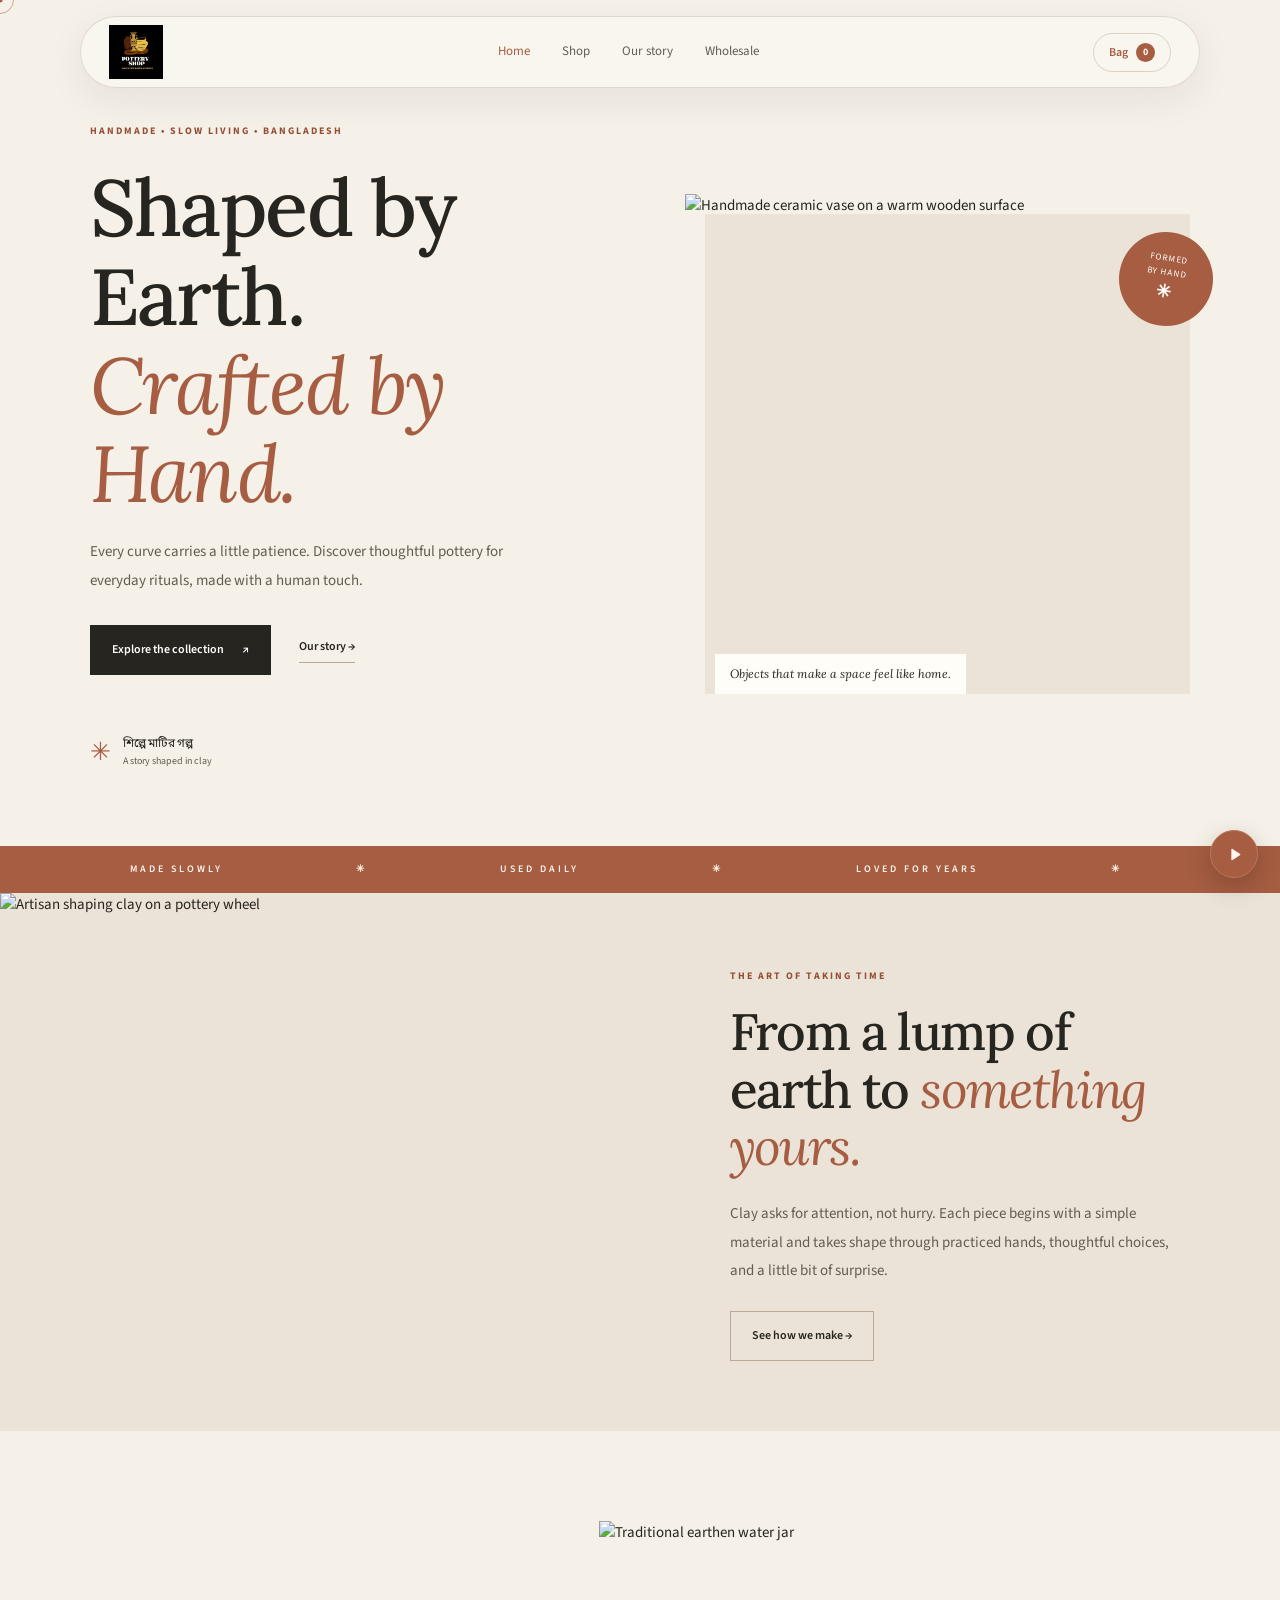
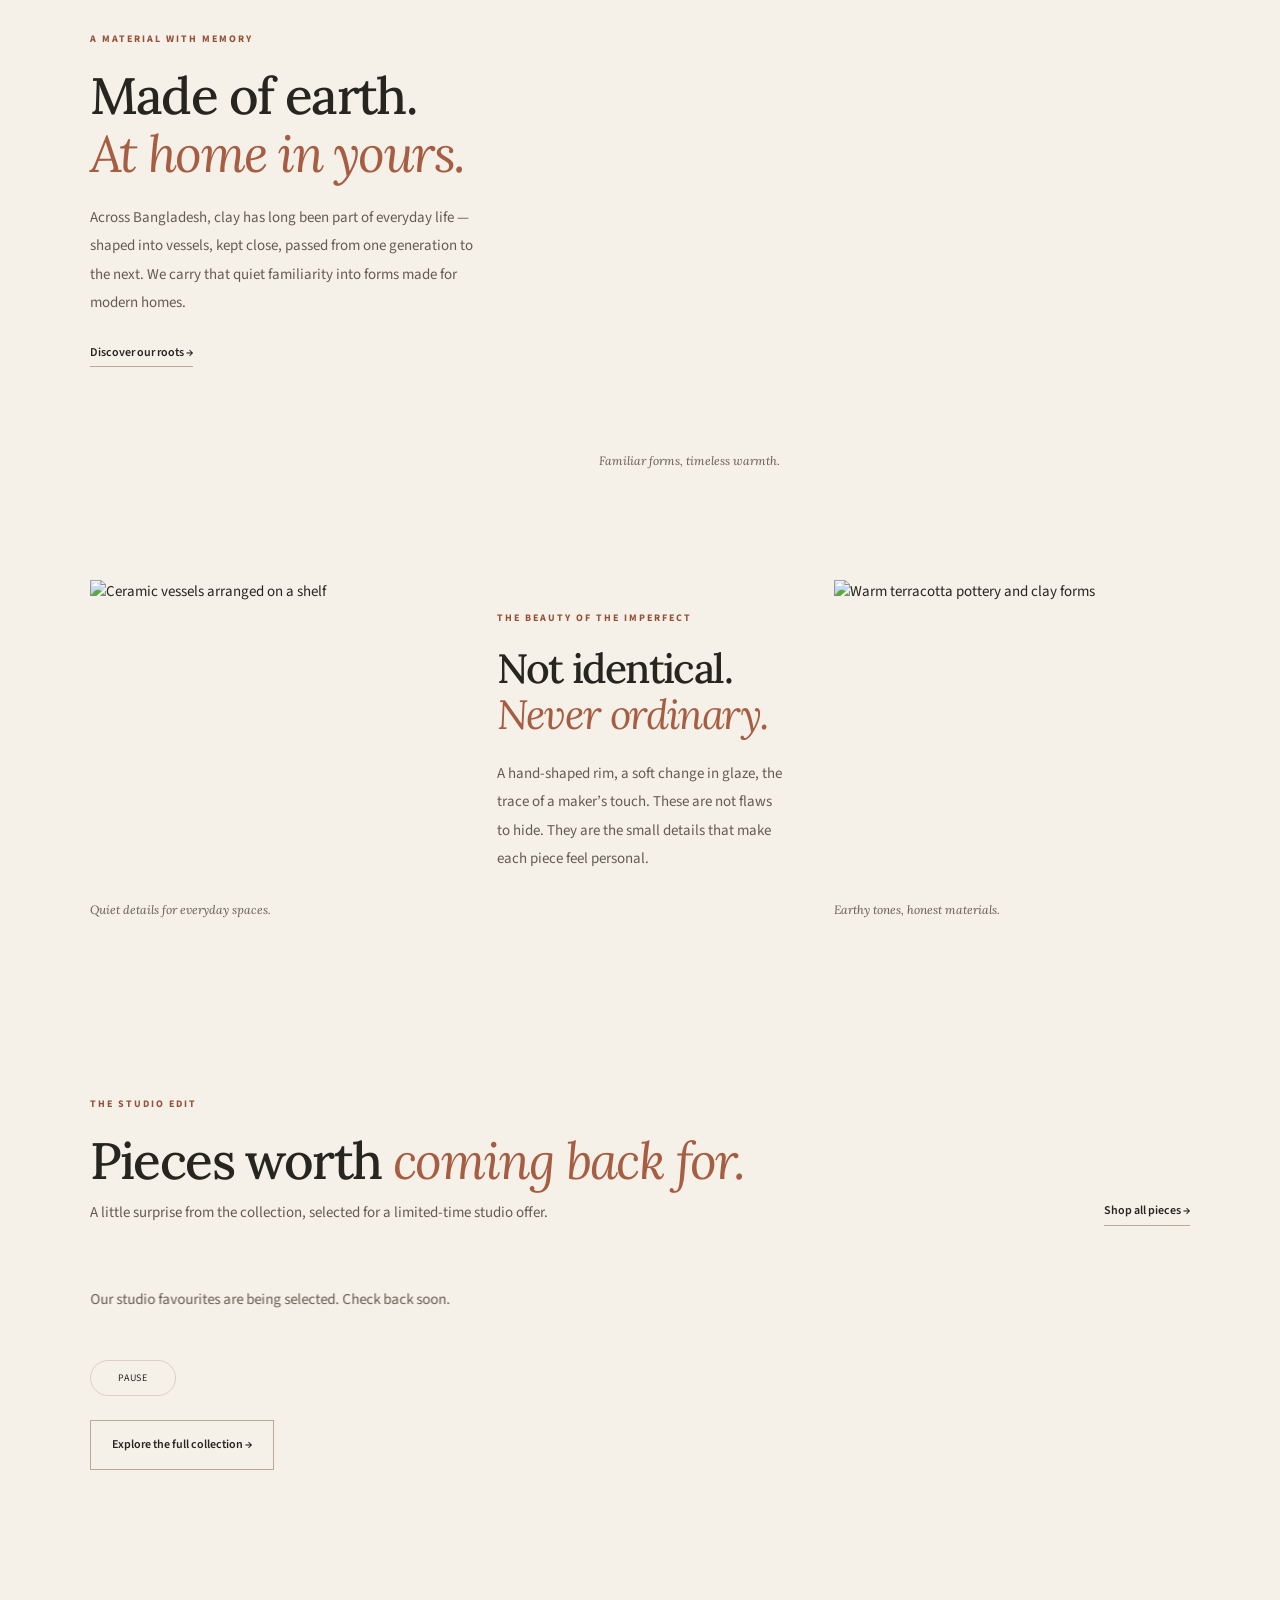
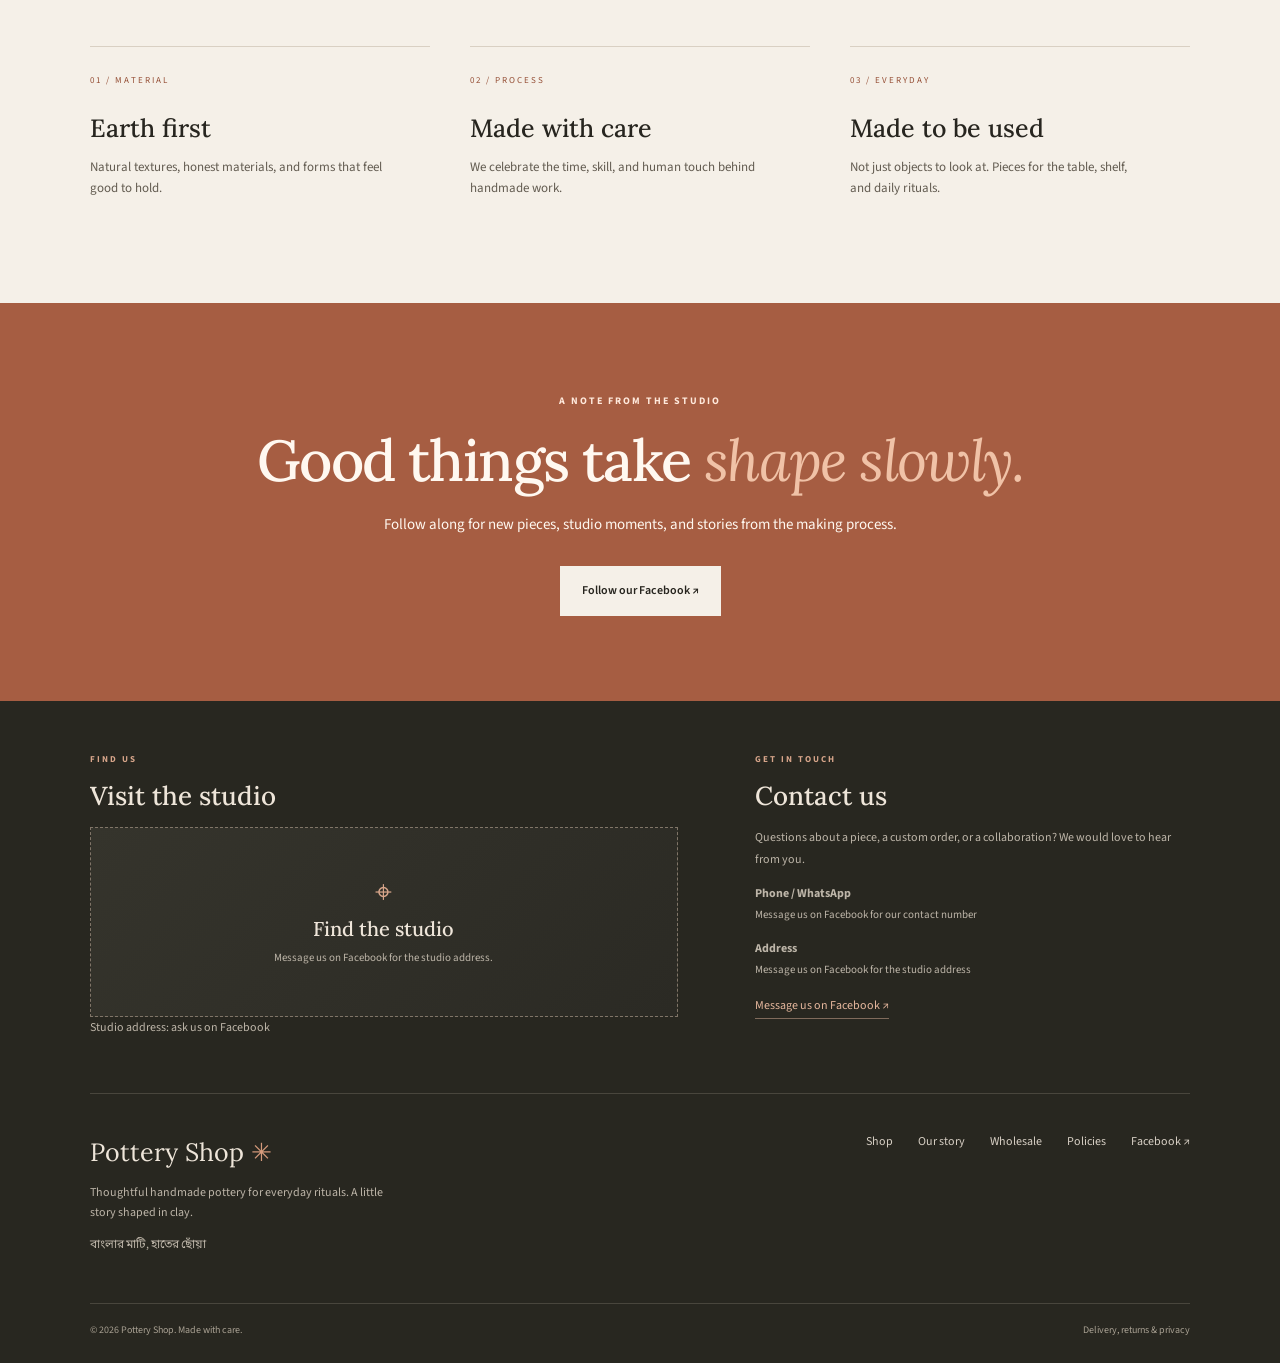
==== index.html @ 58e41980 "QA fixes and draft Policies page" ====
<!doctype html>
<html lang="en">
  <head>
    <meta charset="utf-8" />
    <meta name="viewport" content="width=device-width,initial-scale=1" />
    <meta name="theme-color" content="#f5f0e8" />
    <meta
      name="description"
      content="Thoughtful handmade pottery, shaped slowly in Bangladesh."
    />
    <title>Pottery Shop — Objects with a human touch</title>
    <link rel="preconnect" href="https://fonts.googleapis.com" />
    <link rel="preconnect" href="https://fonts.gstatic.com" crossorigin />
    <link
      href="https://fonts.googleapis.com/css2?family=Lora:wght@400;500;600;700&family=Source+Sans+3:wght@400;500;600;700&family=Noto+Sans+Bengali:wght@400;500;600;700&display=swap"
      rel="stylesheet"
    />
    <link rel="stylesheet" href="styles.css" />
  </head>
  <body data-page="home">
    <div id="slow-loader" class="slow-loader" aria-hidden="true">
      <div class="loader-wheel">
        <div class="loader-clay"></div>
        <div class="loader-vase"></div>
      </div>
      <p>Taking a little time to shape something lovely…</p>
    </div>
    <div id="site-header"></div>
    <main>
      <section class="hero">
        <div class="hero-copy">
          <span class="eyebrow">HANDMADE • SLOW LIVING • BANGLADESH</span>
          <h1>Shaped by Earth.<br /><em>Crafted by Hand.</em></h1>
          <p>
            Every curve carries a little patience. Discover thoughtful pottery
            for everyday rituals, made with a human touch.
          </p>
          <div class="hero-actions">
            <a class="btn btn-dark" href="shop.html"
              >Explore the collection <span>↗</span></a
            ><a class="text-link" href="story.html">Our story <span>→</span></a>
          </div>
          <div class="hero-note">
            <span class="note-mark">✳</span
            ><span
              >শিল্পে মাটির গল্প<br /><small
                >A story shaped in clay</small
              ></span
            >
          </div>
        </div>
        <div class="hero-art">
          <img
            class="hero-photo"
            src="https://images.unsplash.com/photo-1629206095688-90fe13572c1b?auto=format&fit=crop&w=1200&q=85"
            alt="Handmade ceramic vase on a warm wooden surface"
          />
          <div class="hero-stamp">FORMED<br />BY HAND<br /><b>✳</b></div>
          <span class="image-caption"
            >Objects that make a space feel like home.</span
          >
        </div>
      </section>
      <section class="ticker" aria-label="Made slowly, used daily, loved for years">
        <div class="ticker-track">
          <div class="ticker-group">
            MADE SLOWLY <span>✳</span> USED DAILY <span>✳</span> LOVED FOR YEARS <span>✳</span>
          </div>
          <div class="ticker-group" aria-hidden="true">
            MADE SLOWLY <span>✳</span> USED DAILY <span>✳</span> LOVED FOR YEARS <span>✳</span>
          </div>
        </div>
      </section>
      <section class="process-band">
        <div class="process-image">
          <img src="https://images.unsplash.com/photo-1632157071684-a1cf9c22fe98?auto=format&fit=crop&w=1100&q=85" alt="Artisan shaping clay on a pottery wheel" loading="lazy">
        </div>
        <div class="process-copy">
          <span class="eyebrow">THE ART OF TAKING TIME</span>
          <h2>From a lump of earth to <em>something yours.</em></h2>
          <p>Clay asks for attention, not hurry. Each piece begins with a simple material and takes shape through practiced hands, thoughtful choices, and a little bit of surprise.</p>
          <a class="btn btn-outline" href="story.html">See how we make →</a>
        </div>
      </section>
      <section class="editorial-story section">
        <div class="editorial-copy">
          <span class="eyebrow">A MATERIAL WITH MEMORY</span>
          <h2>Made of earth.<br><em>At home in yours.</em></h2>
          <p>Across Bangladesh, clay has long been part of everyday life — shaped into vessels, kept close, passed from one generation to the next. We carry that quiet familiarity into forms made for modern homes.</p>
          <a class="text-link" href="story.html">Discover our roots →</a>
        </div>
        <figure class="editorial-image editorial-image-tall">
          <img src="https://images.unsplash.com/photo-1665679872930-3945e26cc7f0?auto=format&fit=crop&w=1100&q=85" alt="Traditional earthen water jar" loading="lazy">
          <figcaption>Familiar forms, timeless warmth.</figcaption>
        </figure>
      </section>
      <section class="editorial-pair">
        <figure><img src="https://images.unsplash.com/photo-1759847365004-8c17665602a6?auto=format&fit=crop&w=1000&q=85" alt="Ceramic vessels arranged on a shelf" loading="lazy"><figcaption>Quiet details for everyday spaces.</figcaption></figure>
        <div class="editorial-pair-copy">
          <span class="eyebrow">THE BEAUTY OF THE IMPERFECT</span>
          <h2>Not identical.<br><em>Never ordinary.</em></h2>
          <p>A hand-shaped rim, a soft change in glaze, the trace of a maker’s touch. These are not flaws to hide. They are the small details that make each piece feel personal.</p>
        </div>
        <figure><img src="https://images.unsplash.com/photo-1487268113661-a75c49688467?auto=format&fit=crop&w=1000&q=85" alt="Warm terracotta pottery and clay forms" loading="lazy"><figcaption>Earthy tones, honest materials.</figcaption></figure>
      </section>

      <section class="section featured-shop">
        <div class="section-head">
          <div>
            <span class="eyebrow">THE STUDIO EDIT</span>
            <h2>Pieces worth <em>coming back for.</em></h2>
            <p class="featured-shop-intro">A little surprise from the collection, selected for a limited-time studio offer.</p>
          </div>
          <a class="text-link" href="shop.html">Shop all pieces →</a>
        </div>
        <div class="featured-carousel">
          <div class="featured-carousel-track" id="featured-carousel-track" role="region" aria-label="Featured pottery products"></div>
          <div class="featured-carousel-controls" id="featured-carousel-controls">
            <button type="button" data-carousel-toggle>Pause</button>
          </div>
        </div>
        <a class="btn btn-outline featured-shop-link" href="shop.html">Explore the full collection →</a>
      </section>

      <section class="section values">
        <div class="value-card">
          <span>01 / MATERIAL</span>
          <h3>Earth first</h3>
          <p>
            Natural textures, honest materials, and forms that feel good to
            hold.
          </p>
        </div>
        <div class="value-card">
          <span>02 / PROCESS</span>
          <h3>Made with care</h3>
          <p>
            We celebrate the time, skill, and human touch behind handmade work.
          </p>
        </div>
        <div class="value-card">
          <span>03 / EVERYDAY</span>
          <h3>Made to be used</h3>
          <p>
            Not just objects to look at. Pieces for the table, shelf, and daily
            rituals.
          </p>
        </div>
      </section>
      <section class="newsletter">
        <span class="eyebrow">A NOTE FROM THE STUDIO</span>
        <h2>Good things take <em>shape slowly.</em></h2>
        <p>
          Follow along for new pieces, studio moments, and stories from the
          making process.
        </p>
        <a
          class="btn btn-light"
          href="https://www.facebook.com/Potteryshop25"
          target="_blank"
          rel="noreferrer"
          >Follow our Facebook ↗</a
        >
      </section>
    </main>
    <div id="site-footer"></div>
    <div id="ui-root"></div>
    <script src="app.js" defer></script>
    <script src="site-enhancements.js" defer></script>
  </body>
</html>
---- styles.css ----
:root {
  --paper: #f5f0e8;
  --paper2: #ebe3d7;
  --ink: #27251f;
  --muted: #635c51;
  --clay: #a65d42;
  --clay2: #d7a58a;
  --line: #d9d0c3;
  --white: #fffdf8;
  --serif: "Lora", "Noto Sans Bengali", Georgia, serif;
  --sans: "Source Sans 3", "Noto Sans Bengali", "Segoe UI", Arial, sans-serif;
}
* {
  box-sizing: border-box;
}
html {
  scroll-behavior: smooth;
}
body {
  margin: 0;
  background: var(--paper);
  color: var(--ink);
  font-family: var(--sans);
  font-size: 15px;
  line-height: 1.65;
}
a {
  color: inherit;
  text-decoration: none;
}
button,
input,
textarea,
select {
  font: inherit;
}
button {
  cursor: pointer;
}
.site-header {
  height: 82px;
  padding: 0 clamp(22px, 6vw, 88px);
  display: flex;
  align-items: center;
  justify-content: space-between;
  border-bottom: 1px solid #ddd4c8;
  background: rgba(245, 240, 232, 0.94);
  position: sticky;
  top: 0;
  z-index: 20;
  backdrop-filter: blur(14px);
}
.brand {
  display: flex;
  align-items: center;
  gap: 11px;
  font-family: var(--serif);
  font-size: 22px;
  font-weight: 600;
  letter-spacing: -0.5px;
}
.nav {
  display: flex;
  align-items: center;
  gap: 32px;
  font-size: 13px;
}
.nav a {
  color: #625d54;
  transition: color 0.2s;
}
.nav a:hover,
.nav a.active {
  color: var(--clay);
}
.header-actions {
  display: flex;
  align-items: center;
  gap: 18px;
}
.cart-button {
  border: 1px solid var(--line);
  background: transparent;
  border-radius: 99px;
  padding: 9px 15px;
  font-size: 12px;
}
.cart-count {
  display: inline-grid;
  place-items: center;
  background: var(--clay);
  color: white;
  width: 19px;
  height: 19px;
  border-radius: 50%;
  margin-left: 6px;
  font-size: 10px;
}
.menu-toggle {
  display: none;
  border: 0;
  background: none;
  font-size: 24px;
}
.hero {
  padding: 58px clamp(22px, 7vw, 104px) 76px;
  display: grid;
  grid-template-columns: 1fr 1fr;
  gap: 7vw;
  align-items: center;
  min-height: 620px;
}
.eyebrow {
  font-size: 10px;
  letter-spacing: 2px;
  font-weight: 700;
  color: #954f36;
}
h1,
h2,
h3,
p {
  margin-top: 0;
}
h1,
h2 {
  font-family: var(--serif);
  font-weight: 500;
  letter-spacing: -1.6px;
  line-height: 1.12;
}
h1 {
  font-size: clamp(48px, 6.2vw, 82px);
  margin: 20px 0;
}
h2 {
  font-size: clamp(34px, 4vw, 54px);
  margin: 16px 0;
}
h1 em,
h2 em,
blockquote em {
  font-weight: 400;
  color: var(--clay);
}
.hero-copy > p,
.page-hero > p {
  max-width: 470px;
  color: var(--muted);
  font-size: 15px;
  line-height: 1.9;
}
.hero-actions {
  display: flex;
  align-items: center;
  gap: 28px;
  margin-top: 30px;
}
.btn {
  display: inline-flex;
  justify-content: center;
  align-items: center;
  gap: 18px;
  border: 1px solid transparent;
  padding: 14px 21px;
  font-size: 12px;
  font-weight: 600;
  transition:
    transform 0.25s,
    background 0.25s,
    border 0.25s;
}
.btn:hover {
  transform: translateY(-3px);
}
.btn-dark {
  background: var(--ink);
  color: white;
}
.btn-dark:hover {
  background: var(--clay);
}
.btn-outline {
  border-color: #b9aa98;
  color: var(--ink);
  background: transparent;
}
.btn-light {
  background: var(--paper);
  color: var(--ink);
}
.text-link {
  font-size: 12px;
  font-weight: 600;
  border-bottom: 1px solid #b9aa98;
  padding-bottom: 5px;
}
.hero-note {
  display: flex;
  align-items: center;
  gap: 12px;
  margin-top: 60px;
  font-size: 12px;
  line-height: 1.4;
}
.hero-note small {
  color: var(--muted);
}
.note-mark {
  font-size: 25px;
  color: var(--clay);
}
.hero-art {
  height: 500px;
  position: relative;
  padding: 0 20px 20px 0;
}
.hero-art:before {
  content: "";
  position: absolute;
  inset: 20px 0 0 20px;
  background: var(--paper2);
}
.hero-photo {
  position: relative;
  width: 100%;
  height: 100%;
  object-fit: cover;
  object-position: center;
}
.hero-stamp {
  position: absolute;
  right: -23px;
  top: 38px;
  background: var(--clay);
  color: white;
  width: 94px;
  height: 94px;
  border-radius: 50%;
  display: grid;
  place-content: center;
  text-align: center;
  font-size: 9px;
  line-height: 1.5;
  letter-spacing: 1px;
  transform: rotate(10deg);
}
.hero-stamp b {
  font-size: 18px;
}
.image-caption {
  position: absolute;
  bottom: 0;
  left: 30px;
  background: var(--white);
  padding: 10px 15px;
  font-family: var(--serif);
  font-style: italic;
  font-size: 12px;
}
.ticker {
  overflow: hidden;
  background: var(--clay);
  color: #fff4e9;
  padding: 15px 0;
  white-space: nowrap;
  font-size: 10px;
  letter-spacing: 3px;
  font-weight: 600;
}
.ticker-track {
  display: flex;
  width: max-content;
  animation: marquee 30s linear infinite;
  will-change: transform;
}
.ticker-group {
  display: flex;
  flex: 0 0 auto;
  align-items: center;
  white-space: nowrap;
}
.ticker span {
  padding: 0 28px;
  color: #fff4e9;
}
@keyframes marquee {
  from { transform: translateX(0); }
  to { transform: translateX(-50%); }
}
.section {
  padding: 90px clamp(22px, 7vw, 104px);
}
.section-head {
  display: flex;
  justify-content: space-between;
  align-items: end;
  margin-bottom: 32px;
}
.section-head h2 {
  margin-bottom: 0;
}
.product-grid {
  display: grid;
  grid-template-columns: repeat(4, minmax(0, 1fr));
  gap: 28px 18px;
}
.product-card {
  min-width: 0;
}
.product-image {
  aspect-ratio: 4/5;
  background: var(--paper2);
  overflow: hidden;
  position: relative;
}
.product-image img {
  width: 100%;
  height: 100%;
  object-fit: cover;
  transition: transform 0.7s cubic-bezier(0.2, 0.7, 0.2, 1);
}
.product-card:hover .product-image img {
  transform: scale(1.045);
}
.product-tag {
  position: absolute;
  top: 12px;
  left: 12px;
  background: var(--paper);
  padding: 6px 9px;
  font-size: 9px;
  letter-spacing: 1px;
  text-transform: uppercase;
}
.product-info {
  display: flex;
  justify-content: space-between;
  gap: 10px;
  padding-top: 13px;
}
.product-info h3 {
  font-family: var(--serif);
  font-size: 18px;
  font-weight: 500;
  margin: 0;
}
.product-info p {
  font-size: 11px;
  color: var(--muted);
  margin: 5px 0;
}
.product-cta {
  border: 0;
  background: none;
  padding: 0;
  margin-top: 9px;
  color: var(--clay);
  font-size: 11px;
  font-weight: 700;
}
.process-band {
  display: grid;
  grid-template-columns: 1fr 1fr;
  background: var(--paper2);
  min-height: 470px;
}
.process-image img {
  width: 100%;
  height: 100%;
  object-fit: cover;
  max-height: 560px;
}
.process-copy {
  padding: 70px clamp(30px, 7vw, 100px);
  align-self: center;
}
.process-copy p {
  color: var(--muted);
  line-height: 1.9;
  max-width: 440px;
  margin: 25px 0;
}
.values {
  display: grid;
  grid-template-columns: repeat(3, 1fr);
  gap: 40px;
}
.value-card {
  border-top: 1px solid var(--line);
  padding-top: 20px;
}
.value-card span {
  font-size: 9px;
  letter-spacing: 2px;
  color: #954f36;
}
.value-card h3 {
  font-family: var(--serif);
  font-size: 25px;
  font-weight: 500;
  margin: 16px 0 8px;
}
.value-card p {
  font-size: 13px;
  color: var(--muted);
  max-width: 300px;
}
.newsletter {
  background: var(--clay);
  color: #fff8f0;
  text-align: center;
  padding: 85px 20px;
}
.newsletter .eyebrow {
  color: #ffe9dc;
}
.newsletter h2 {
  font-size: clamp(35px, 4.5vw, 58px);
}
.newsletter h2 em {
  color: #f0c2a7;
}
.newsletter p {
  color: #fff8f0;
  margin: 20px auto 28px;
}
.site-footer {
  padding: 45px clamp(22px, 7vw, 104px) 25px;
  background: #282720;
  color: #eee5d9;
}
.footer-top {
  display: flex;
  justify-content: space-between;
  gap: 40px;
  padding-bottom: 36px;
}
.footer-brand {
  font-family: var(--serif);
  font-size: 25px;
}
.footer-top p {
  color: #bdb5a8;
  font-size: 12px;
  max-width: 300px;
  margin-top: 10px;
}
.footer-links {
  display: flex;
  gap: 25px;
  font-size: 12px;
  color: #d7cfc4;
}
.footer-bottom {
  border-top: 1px solid #49463d;
  padding-top: 18px;
  display: flex;
  justify-content: space-between;
  color: #a8a092;
  font-size: 10px;
}
.page-hero {
  padding: 95px clamp(22px, 7vw, 104px) 55px;
  background: var(--paper2);
}
.page-hero h1 {
  font-size: clamp(44px, 6vw, 72px);
  max-width: 800px;
  margin: 17px 0;
}
.page-hero > p {
  max-width: 600px;
}
.shop-section {
  padding-top: 45px;
}
.shop-toolbar {
  display: flex;
  justify-content: space-between;
  gap: 20px;
  align-items: center;
  margin-bottom: 32px;
}
.search-box {
  display: flex;
  gap: 9px;
  align-items: center;
  border-bottom: 1px solid var(--line);
  padding: 8px 0;
  max-width: 260px;
  width: 100%;
  color: var(--clay);
}
.search-box input {
  background: transparent;
  border: 0;
  outline: 0;
  width: 100%;
  font-size: 12px;
}
.filters {
  display: flex;
  gap: 8px;
  flex-wrap: wrap;
}
.filter {
  border: 1px solid var(--line);
  background: transparent;
  padding: 8px 14px;
  border-radius: 99px;
  font-size: 10px;
  color: var(--muted);
}
.filter.active,
.filter:hover {
  background: var(--ink);
  border-color: var(--ink);
  color: white;
}
.shop-footnote,
.form-note {
  font-size: 11px;
  color: var(--muted);
  margin-top: 30px;
}
.story-feature {
  display: grid;
  grid-template-columns: 1.1fr 0.9fr;
  gap: 8vw;
  align-items: center;
  padding: 80px clamp(22px, 7vw, 104px);
}
.story-feature img {
  width: 100%;
  height: 480px;
  object-fit: cover;
}
.story-feature p {
  color: var(--muted);
  line-height: 1.9;
}
.story-quote {
  text-align: center;
  background: var(--paper2);
  padding-top: 65px;
  padding-bottom: 75px;
}
.story-quote > span {
  font-family: var(--serif);
  font-size: 70px;
  color: var(--clay);
  line-height: 0.8;
}
.story-quote blockquote {
  font-family: var(--serif);
  font-size: clamp(26px, 4vw, 44px);
  margin: 0;
}
.story-quote em {
  font-size: 0.65em;
}
.studio-film {
  padding: 80px clamp(22px, 7vw, 104px);
  display: grid;
  grid-template-columns: 0.8fr 1.2fr;
  gap: 7vw;
  align-items: center;
}
.studio-film p {
  color: var(--muted);
  line-height: 1.8;
}
.video-placeholder {
  aspect-ratio: 16/9;
  background: linear-gradient(130deg, #473b30, #a36a4c);
  color: white;
  display: flex;
  flex-direction: column;
  align-items: center;
  justify-content: center;
  gap: 10px;
}
.play-icon {
  width: 55px;
  height: 55px;
  border: 1px solid #fff9;
  border-radius: 50%;
  display: grid;
  place-items: center;
  padding-left: 4px;
}
.video-placeholder span {
  font-size: 10px;
  letter-spacing: 2px;
}
.video-placeholder small {
  font-size: 10px;
  color: #eee0d5;
}
.wholesale-layout,
.checkout-layout {
  display: grid;
  grid-template-columns: 0.8fr 1.2fr;
  gap: 8vw;
  align-items: start;
}
.wholesale-aside p {
  color: var(--muted);
  line-height: 1.9;
}
.aside-note {
  border-left: 2px solid var(--clay);
  padding: 12px 18px;
  margin-top: 35px;
  font-size: 12px;
  color: var(--muted);
  background: #eee7dc;
}
.form-card {
  background: var(--white);
  padding: 35px;
  box-shadow: 0 14px 50px #51432a0b;
}
.form-card h2 {
  font-size: 30px;
}
.form-card label {
  display: flex;
  flex-direction: column;
  gap: 7px;
  font-size: 11px;
  font-weight: 600;
  margin-bottom: 17px;
}
.form-card input,
.form-card textarea,
.form-card select {
  border: 1px solid var(--line);
  background: #fffefa;
  padding: 12px 13px;
  outline: 0;
  font-size: 12px;
  width: 100%;
  border-radius: 0;
}
.form-card input:focus,
.form-card textarea:focus,
.form-card select:focus {
  border-color: var(--clay);
}
.form-row {
  display: grid;
  grid-template-columns: 1fr 1fr;
  gap: 14px;
}
.feedback {
  font-size: 12px;
  color: #37694a;
  margin-top: 12px;
}
.admin-section {
  padding-top: 35px;
}
.demo-warning {
  padding: 18px 22px;
  background: #f0e4d5;
  border-left: 3px solid var(--clay);
  margin-bottom: 30px;
  font-size: 12px;
}
.demo-warning p {
  margin: 5px 0 0;
  color: var(--muted);
}
.admin-tabs {
  display: flex;
  gap: 10px;
  border-bottom: 1px solid var(--line);
  margin-bottom: 25px;
}
.admin-tab {
  background: none;
  border: 0;
  padding: 12px 15px;
  color: var(--muted);
  font-size: 12px;
}
.admin-tab.active {
  border-bottom: 2px solid var(--clay);
  color: var(--ink);
}
.admin-list {
  display: grid;
  gap: 12px;
}
.admin-row {
  display: grid;
  grid-template-columns: 68px 1fr auto;
  align-items: center;
  gap: 15px;
  background: var(--white);
  padding: 12px;
}
.admin-row img {
  width: 68px;
  height: 68px;
  object-fit: cover;
}
.admin-row strong {
  font-family: var(--serif);
  font-size: 16px;
}
.admin-row small {
  display: block;
  color: var(--muted);
  font-size: 10px;
}
.admin-row button,
.small-btn {
  border: 1px solid var(--line);
  background: transparent;
  padding: 8px 11px;
  font-size: 10px;
}
.admin-edit {
  background: var(--white);
  padding: 25px;
  margin: 20px 0;
}
.admin-edit .form-row {
  grid-template-columns: repeat(2, 1fr);
}
.check-line {
  display: flex !important;
  flex-direction: row !important;
  align-items: center;
  gap: 10px !important;
}
.check-line input {
  width: auto;
}
.checkout-layout {
  grid-template-columns: 1fr 1fr;
}
.checkout-items {
  display: grid;
  gap: 12px;
}
.checkout-line {
  display: flex;
  gap: 14px;
  align-items: center;
  border-bottom: 1px solid var(--line);
  padding-bottom: 14px;
}
.checkout-line img {
  width: 75px;
  height: 85px;
  object-fit: cover;
}
.checkout-line div {
  flex: 1;
}
.checkout-line strong {
  font-family: var(--serif);
}
.checkout-line small {
  display: block;
  color: var(--muted);
}
.payment-note {
  background: var(--paper2);
  padding: 15px;
  margin: 18px 0;
  font-size: 11px;
}
.payment-note p {
  margin: 5px 0;
  color: var(--muted);
}
.empty-state {
  padding: 50px 20px;
  text-align: center;
  color: var(--muted);
  background: var(--paper2);
}
.slow-loader {
  position: fixed;
  inset: 0;
  background: var(--paper);
  z-index: 100;
  display: none;
  align-items: center;
  justify-content: center;
  flex-direction: column;
  gap: 22px;
}
.slow-loader.show {
  display: flex;
}
.slow-loader p {
  font-family: var(--serif);
  font-style: italic;
  color: var(--muted);
  font-size: 14px;
}
.loader-wheel {
  width: 190px;
  height: 95px;
  position: relative;
  border-bottom: 4px solid #9c6d53;
  border-radius: 0 0 50% 50%;
  animation: wheelspin 2.8s linear infinite;
}
.loader-wheel:after {
  content: "";
  position: absolute;
  bottom: -9px;
  left: 0;
  width: 100%;
  height: 15px;
  border: 2px solid #9c6d53;
  border-top: 0;
  border-radius: 0 0 50% 50%;
}
.loader-clay {
  position: absolute;
  bottom: 0;
  left: 50%;
  transform: translateX(-50%);
  width: 65px;
  height: 26px;
  background: #b96e4d;
  border-radius: 50% 50% 18% 18%;
}
.loader-vase {
  position: absolute;
  bottom: 19px;
  left: 50%;
  transform: translateX(-50%);
  width: 65px;
  height: 0;
  background: linear-gradient(90deg, #9c5339, #d38c67, #a95f43);
  border-radius: 45% 45% 38% 38%;
  animation: formvase 2.8s ease-in-out infinite;
}
.loader-vase:before {
  content: "";
  position: absolute;
  top: -5px;
  left: 22px;
  width: 21px;
  height: 7px;
  border: 3px solid #a95f43;
  border-bottom: 0;
  border-radius: 50% 50% 0 0;
}
@keyframes wheelspin {
  to {
    transform: rotate(360deg);
  }
}
@keyframes formvase {
  0%,
  100% {
    height: 0;
    width: 40px;
  }
  45% {
    height: 72px;
    width: 65px;
  }
  70% {
    height: 90px;
    width: 58px;
  }
}
.cart-overlay {
  position: fixed;
  inset: 0;
  background: #19181388;
  z-index: 50;
  display: none;
  justify-content: flex-end;
}
.cart-overlay.open {
  display: flex;
}
.cart-panel {
  width: min(440px, 100%);
  height: 100%;
  background: var(--paper);
  padding: 28px;
  overflow: auto;
  animation: slidein 0.25s ease;
}
.cart-head {
  display: flex;
  justify-content: space-between;
  align-items: center;
  border-bottom: 1px solid var(--line);
  padding-bottom: 15px;
}
.cart-head h2 {
  font-size: 27px;
  margin: 0;
}
.close-cart {
  border: 0;
  background: none;
  font-size: 24px;
}
.cart-items {
  padding: 18px 0;
}
.cart-item {
  display: grid;
  grid-template-columns: 70px 1fr auto;
  gap: 12px;
  padding: 12px 0;
  border-bottom: 1px solid var(--line);
}
.cart-item img {
  width: 70px;
  height: 78px;
  object-fit: cover;
}
.cart-item strong {
  font-family: var(--serif);
}
.cart-item small {
  display: block;
  color: var(--muted);
}
.qty-controls {
  display: flex;
  align-items: center;
  gap: 9px;
  margin-top: 8px;
}
.qty-controls button {
  border: 1px solid var(--line);
  background: transparent;
  width: 24px;
  height: 24px;
}
.cart-total {
  display: flex;
  justify-content: space-between;
  border-top: 1px solid var(--line);
  padding: 18px 0;
  font-weight: 700;
}
.cursor-dot,
.cursor-ring {
  position: fixed;
  top: 0;
  left: 0;
  pointer-events: none;
  z-index: 90;
  border-radius: 50%;
  opacity: 0;
  transform: translate(-50%, -50%);
}
.cursor-dot {
  width: 5px;
  height: 5px;
  background: var(--clay);
}
.cursor-ring {
  width: 28px;
  height: 28px;
  border: 1px solid #a65d4280;
  transition:
    width 0.2s,
    height 0.2s;
}
.cursor-ring.hover {
  width: 42px;
  height: 42px;
  background: #a65d4210;
}
@keyframes slidein {
  from {
    transform: translateX(30px);
    opacity: 0;
  }
  to {
    transform: none;
    opacity: 1;
  }
}
@media (hover: hover) and (pointer: fine) {
  body.custom-cursor {
    cursor: none;
  }
  body.custom-cursor a,
  body.custom-cursor button {
    cursor: none;
  }
  .cursor-dot,
  .cursor-ring {
    opacity: 1;
  }
}
@media (max-width: 900px) {
  .nav {
    gap: 16px;
  }
  .hero {
    min-height: auto;
    padding-top: 55px;
  }
  .hero-art {
    height: 420px;
  }
  .product-grid {
    grid-template-columns: repeat(2, minmax(0, 1fr));
  }
  .story-feature {
    gap: 35px;
  }
  .section {
    padding-top: 70px;
    padding-bottom: 70px;
  }
}
@media (max-width: 650px) {
  .site-header {
    height: 70px;
  }
  .menu-toggle {
    display: block;
  }
  .nav {
    display: none;
    position: absolute;
    top: 70px;
    left: 0;
    right: 0;
    background: var(--paper);
    padding: 20px 25px 25px;
    flex-direction: column;
    align-items: flex-start;
    border-bottom: 1px solid var(--line);
  }
  .nav.open {
    display: flex;
  }
  .header-actions {
    gap: 10px;
  }
  .brand {
    font-size: 19px;
  }
  .hero {
    grid-template-columns: 1fr;
    padding-top: 45px;
    gap: 38px;
  }
  .hero-art {
    height: 360px;
    margin-right: 8px;
  }
  .hero-note {
    margin-top: 35px;
  }
  .hero-actions {
    gap: 18px;
    flex-wrap: wrap;
  }
  .intro-grid,
  .process-band,
  .story-feature,
  .studio-film,
  .wholesale-layout,
  .checkout-layout {
    grid-template-columns: 1fr;
  }
  .intro-grid {
    gap: 10px;
  }
  .section-head {
    align-items: start;
    gap: 15px;
    flex-direction: column;
  }
  .product-grid {
    gap: 22px 12px;
  }
  .product-info {
    display: block;
  }
  .process-image img {
    height: 300px;
  }
  .values {
    grid-template-columns: 1fr;
    gap: 25px;
  }
  .page-hero {
    padding-top: 70px;
  }
  .shop-toolbar {
    align-items: stretch;
    flex-direction: column;
  }
  .filters {
    gap: 6px;
  }
  .story-feature img {
    height: 330px;
  }
  .story-feature {
    padding-top: 55px;
    padding-bottom: 55px;
  }
  .form-card {
    padding: 22px;
  }
  .form-row {
    grid-template-columns: 1fr;
    gap: 0;
  }
  .footer-top,
  .footer-bottom {
    flex-direction: column;
    gap: 20px;
  }
  .footer-links {
    flex-wrap: wrap;
  }
  .admin-row {
    grid-template-columns: 56px 1fr auto;
  }
  .admin-row img {
    width: 56px;
    height: 60px;
  }
  .admin-edit .form-row {
    grid-template-columns: 1fr;
  }
  .cart-panel {
    padding: 20px;
  }
  .hero-stamp {
    right: -10px;
    width: 78px;
    height: 78px;
  }
  .image-caption {
    left: 10px;
  }
  .cursor-dot,
  .cursor-ring {
    display: none;
  }
}
@media (prefers-reduced-motion: reduce) {
  *,
  *:before,
  *:after {
    scroll-behavior: auto !important;
    animation-duration: 0.01ms !important;
    animation-iteration-count: 1 !important;
    transition-duration: 0.01ms !important;
  }
}


/* Shared logo and studio media */
.site-header .brand { gap: 0; }
.site-logo { display:block; width:auto; height:auto; max-width:170px; max-height:54px; object-fit:contain; }
.studio-video { display:block; width:100%; aspect-ratio:16/9; object-fit:cover; background:#2e2923; }
@media (max-width:650px) { .site-logo { max-width:142px; max-height:46px; } }


/* Product price label */
.product-price-tag {
  position: absolute;
  top: 12px;
  right: 12px;
  z-index: 1;
  padding: 7px 10px;
  background: var(--ink);
  color: var(--white);
  font-size: 11px;
  font-weight: 700;
  letter-spacing: .2px;
  line-height: 1.2;
  white-space: nowrap;
}


/* UX refinements */
.toast{position:fixed;left:50%;bottom:26px;z-index:120;transform:translate(-50%,14px);opacity:0;pointer-events:none;background:#282720;color:#fff8f0;padding:12px 18px;font-size:12px;box-shadow:0 8px 28px #0002;transition:opacity .22s,transform .22s}
.toast.show{opacity:1;transform:translate(-50%,0)}
.admin-actions{display:flex;align-items:center;justify-content:space-between;gap:18px;flex-wrap:wrap;margin:12px 0 22px}
.admin-actions p{font-size:12px;color:var(--muted);margin:0}
.admin-edit h3{font-family:var(--serif);font-size:24px;font-weight:500;margin:0 0 20px}
.cart-button{cursor:pointer}
.cart-overlay{z-index:110}
.cart-overlay.open{display:flex}
.site-header{z-index:40}
.product-info p{line-height:1.65;max-width:36ch}
.product-cta{cursor:pointer}
button:focus-visible,a:focus-visible,input:focus-visible,textarea:focus-visible,select:focus-visible{outline:2px solid var(--clay);outline-offset:3px}
@media(max-width:650px){.admin-actions{align-items:stretch;flex-direction:column}.admin-actions .btn{width:100%;text-align:center}}


/* Floating, softly translucent navigation */
#site-header{height:0;position:relative;z-index:70}
.site-header{position:fixed;top:16px;left:50%;transform:translateX(-50%);width:min(1120px,calc(100% - 44px));height:72px;padding:0 28px;border:1px solid #d9d0c3c9;border-radius:999px;background:rgba(250,247,241,.9);box-shadow:0 12px 38px #34271a12;backdrop-filter:blur(18px);-webkit-backdrop-filter:blur(18px)}
.hero{padding-top:118px}
.page-hero{padding-top:145px}
.story-intro{padding:145px clamp(22px,7vw,104px) 75px;display:grid;grid-template-columns:.9fr 1.1fr;gap:7vw;align-items:center;background:var(--paper2)}
.story-intro h1{font-size:clamp(42px,5.5vw,70px)}
.story-intro-copy p{color:var(--muted);line-height:1.9;max-width:480px}
.story-intro-video{min-width:0;position:relative}
.story-intro-video .studio-video{aspect-ratio:16/10;object-fit:cover}
.video-caption{display:block;margin-top:10px;color:var(--muted);font-size:10px;letter-spacing:1px;text-transform:uppercase}
.story-feature{padding-top:75px}
.studio-film-placeholder{background:var(--paper2)}
.editorial-story{display:grid;grid-template-columns:.8fr 1.2fr;gap:9vw;align-items:center}
.editorial-copy p,.editorial-pair-copy p{color:var(--muted);line-height:1.9;max-width:430px;margin:22px 0}
.editorial-image{margin:0;position:relative}
.editorial-image img{display:block;width:100%;height:520px;object-fit:cover}
.editorial-image figcaption,.editorial-pair figure figcaption{font-family:var(--serif);font-style:italic;font-size:12px;color:var(--muted);padding-top:10px}
.editorial-pair{display:grid;grid-template-columns:1fr .8fr 1fr;gap:4vw;align-items:center;padding:20px clamp(22px,7vw,104px) 95px}
.editorial-pair figure{margin:0}
.editorial-pair figure img{display:block;width:100%;height:310px;object-fit:cover}
.editorial-pair-copy h2{font-size:clamp(30px,3.2vw,44px)}
/* Floating background music control */
.music-control{position:fixed;right:24px;bottom:24px;z-index:115;display:flex;align-items:center;gap:10px;padding:11px 16px;border:1px solid #d9d0c3;background:rgba(250,247,241,.94);color:var(--ink);border-radius:99px;box-shadow:0 8px 30px #30241818;backdrop-filter:blur(12px);font-size:11px;font-weight:700}
.music-control:focus-visible{outline:2px solid var(--clay);outline-offset:3px}
.admin-settings{display:flex;align-items:center;justify-content:space-between;gap:24px;padding:20px 22px;margin:0 0 28px;background:var(--white);border:1px solid var(--line)}
.admin-settings p{margin:4px 0 0;color:var(--muted);font-size:11px}
.volume-control{display:flex;align-items:center;gap:14px;min-width:220px}
.volume-control input{accent-color:var(--clay);width:170px}
.volume-control output{min-width:36px;font-size:12px;font-weight:700}
.admin-row{grid-template-columns:68px minmax(150px,1fr) minmax(100px,150px) auto auto}
.admin-price-input{width:100%;min-width:0;padding:9px 10px;border:1px solid var(--line);background:#fffefa;font:12px var(--sans)}
.admin-price-cell{display:flex;flex-direction:column;gap:4px}
.admin-price-cell small{color:var(--muted);font-size:9px}
.admin-row button{white-space:nowrap}
@media(max-width:900px){
 .editorial-story{gap:35px}
 .editorial-pair{gap:22px}
 .story-intro{gap:35px}
}
@media(max-width:650px){
 #site-header{height:0}
 .site-header{top:10px;width:calc(100% - 24px);height:62px;padding:0 16px}
 .nav{top:70px;left:0;right:0;border:1px solid var(--line);border-radius:18px;box-shadow:0 12px 30px #30241812}
 .hero{padding-top:100px}
 .page-hero{padding-top:125px}
 .story-intro{grid-template-columns:1fr;padding-top:120px}
 .story-intro-video .studio-video{aspect-ratio:16/11}
 .editorial-story{grid-template-columns:1fr;padding-top:65px;padding-bottom:55px}
 .editorial-image img{height:360px}
 .editorial-pair{grid-template-columns:1fr 1fr;padding-bottom:65px}
 .editorial-pair-copy{grid-column:1/-1;grid-row:1}
 .editorial-pair figure img{height:220px}
 .music-control{right:14px;bottom:14px}
 .admin-settings{align-items:flex-start;flex-direction:column}
 .volume-control{width:100%}
 .volume-control input{flex:1}
 .admin-row{grid-template-columns:54px minmax(0,1fr) auto;grid-template-rows:auto auto auto}
 .admin-row img{grid-column:1;grid-row:1 / span 3}
 .admin-price-cell{grid-column:2;grid-row:2}
 .admin-row [data-save-price]{grid-column:3;grid-row:1}
 .admin-row [data-edit]{grid-column:3;grid-row:2}
}


/* Interaction fixes: preserve the custom cursor, but keep it above overlays and controls. */
.cursor-dot,
.cursor-ring {
  z-index: 10050 !important;
  pointer-events: none !important;
}
.cart-overlay { z-index: 1000; }
.cart-panel { position: relative; z-index: 1; }
.music-control {
  position: fixed;
  right: 22px;
  bottom: 22px;
  z-index: 1200;
  width: 48px;
  height: 48px;
  display: grid;
  place-items: center;
  border: 1px solid #d7a58a;
  border-radius: 50%;
  background: #282720;
  color: #fff8f0;
  box-shadow: 0 8px 26px #0003;
  cursor: pointer;
  transition: transform .2s ease, background .2s ease;
}
.music-control:hover { transform: translateY(-2px); background: #a65d42; }
.music-control:focus-visible { outline: 2px solid var(--clay2); outline-offset: 4px; }

/* Each ticker copy occupies one full viewport, so the loop joins cleanly. */
.ticker-track { width: max-content; }
.ticker-group {
  flex: 0 0 100vw;
  min-width: 100vw;
  justify-content: space-around;
  padding: 0 2vw;
}
@keyframes marquee {
  from { transform: translate3d(0, 0, 0); }
  to { transform: translate3d(-50%, 0, 0); }
}

/* Shared map and contact placeholders on every page footer. */
.footer-contact-grid {
  display: grid;
  grid-template-columns: 1.15fr .85fr;
  gap: clamp(28px, 6vw, 82px);
  padding-bottom: 42px;
  margin-bottom: 38px;
  border-bottom: 1px solid #49463d;
}
.footer-kicker {
  color: #d7a58a;
  font-size: 9px;
  font-weight: 700;
  letter-spacing: 2px;
}
.footer-contact-grid h3 {
  margin: 10px 0 16px;
  color: #eee5d9;
  font: 500 26px/1.2 var(--serif);
}
.footer-contact-grid p {
  max-width: 420px;
  color: #bdb5a8;
  font-size: 12px;
  line-height: 1.8;
}
.map-placeholder {
  min-height: 190px;
  display: flex;
  flex-direction: column;
  align-items: center;
  justify-content: center;
  gap: 8px;
  padding: 24px;
  border: 1px dashed #807568;
  background: linear-gradient(135deg, #35342c, #2b2a24);
  color: #eee5d9;
  text-align: center;
}
.map-placeholder-pin { color: #d7a58a; font-size: 30px; line-height: 1; }
.map-placeholder strong { font: 500 20px var(--serif); }
.map-placeholder small, .footer-placeholder-note { color: #bdb5a8; font-size: 11px; }
.footer-contact > a { color: #e5b79d; font-size: 12px; border-bottom: 1px solid #806b5c; padding-bottom: 4px; }
@media (max-width: 650px) {
  .music-control { right: 16px; bottom: 16px; width: 44px; height: 44px; }
  .footer-contact-grid { grid-template-columns: 1fr; gap: 28px; }
  .ticker-group { padding-inline: 0; }
}


/* Final interaction-layer fixes: keep the existing custom cursor effect unchanged. */
@media (hover: hover) and (pointer: fine) {
  body.custom-cursor .cursor-dot,
  body.custom-cursor .cursor-ring {
    opacity: 1 !important;
    z-index: 2147483647 !important;
    pointer-events: none !important;
    visibility: visible !important;
  }
  body.custom-cursor,
  body.custom-cursor a,
  body.custom-cursor button,
  body.custom-cursor select {
    cursor: none !important;
  }
  body.custom-cursor input,
  body.custom-cursor textarea {
    cursor: text !important;
  }
}
#ui-root { isolation: auto; }
.cart-overlay { z-index: 10000 !important; }
.cart-overlay.open { pointer-events: auto; }
.cart-panel { pointer-events: auto; position: relative; z-index: 1; }
.music-control { z-index: 10010 !important; }
.ticker { width: 100%; overflow: hidden; }
.ticker-track {
  display: flex;
  width: max-content;
  animation: ticker-seamless 28s linear infinite;
  will-change: transform;
}
.ticker-group {
  flex: 0 0 100vw;
  width: 100vw;
  min-width: 100vw;
  justify-content: space-evenly;
  white-space: nowrap;
}
@keyframes ticker-seamless {
  from { transform: translate3d(0, 0, 0); }
  to { transform: translate3d(-50%, 0, 0); }
}
@media (max-width: 650px) {
  .ticker-group { flex-basis: 100vw; width: 100vw; min-width: 100vw; }
}


/* Mobile browser consistency and warmer typography */
button, input, select, textarea {
  font-family: var(--sans);
}
.cart-button,
.menu-toggle,
.music-control {
  -webkit-appearance: none;
  appearance: none;
  -webkit-tap-highlight-color: transparent;
  text-decoration: none;
  text-shadow: none;
}
.cart-button {
  color: var(--clay) !important;
  background: transparent !important;
  border: 1px solid var(--line) !important;
  font-weight: 600;
  line-height: 1.2;
}
.cart-button:visited,
.cart-button:active,
.cart-button:focus {
  color: var(--clay) !important;
}
.cart-count {
  color: #fffaf4 !important;
  background: var(--clay) !important;
  font-family: var(--sans);
  font-weight: 700;
}
.menu-toggle {
  color: var(--ink) !important;
  background: transparent !important;
  border: 0 !important;
  padding: 8px 4px;
  line-height: 1;
  font-size: 25px;
}
.menu-toggle:active,
.menu-toggle:focus {
  color: var(--clay) !important;
  outline-offset: 3px;
}
.music-control {
  color: #fff8f0 !important;
  background: var(--clay) !important;
  border: 1px solid #b97558 !important;
  padding: 0 !important;
  -webkit-appearance: none !important;
  appearance: none !important;
  touch-action: manipulation;
}
.music-control:hover,
.music-control:active {
  color: #fff8f0 !important;
  background: #8f4d38 !important;
}
.music-control .music-icon {
  display: block;
  width: 19px;
  height: 19px;
  flex: 0 0 19px;
}
@media (max-width: 650px) {
  .cart-button {
    min-height: 42px;
    padding: 8px 13px;
    font-size: 14px;
  }
  .cart-count {
    width: 22px;
    height: 22px;
    font-size: 11px;
    margin-left: 7px;
  }
  .music-control {
    width: 46px;
    height: 46px;
    right: 16px;
    bottom: 16px;
  }
}


/* Product cards: keep category and price labels in separate visual zones */
.product-tag {
  z-index: 2;
  max-width: calc(100% - 24px);
  overflow-wrap: anywhere;
}
.product-price-tag {
  top: auto;
  right: 12px;
  bottom: 12px;
  left: auto;
  z-index: 2;
  max-width: calc(100% - 24px);
  white-space: normal;
  text-align: right;
  overflow-wrap: anywhere;
  box-shadow: 0 2px 12px #21180f18;
}
@media (max-width: 650px) {
  .product-tag {
    top: 8px;
    left: 8px;
    max-width: calc(100% - 16px);
    padding: 5px 7px;
    font-size: 8px;
    letter-spacing: .7px;
  }
  .product-price-tag {
    right: 8px;
    bottom: 8px;
    max-width: calc(100% - 16px);
    padding: 6px 8px;
    font-size: 10px;
    line-height: 1.25;
  }
}

/* Homepage featured products carousel */
.featured-shop {
  padding-top: 76px;
  padding-bottom: 86px;
  overflow: hidden;
}
.featured-shop-intro {
  max-width: 520px;
  color: var(--muted);
  line-height: 1.8;
  margin: 10px 0 0;
}
.featured-carousel {
  position: relative;
  margin-top: 28px;
}
.featured-carousel-track {
  display: grid;
  grid-auto-flow: column;
  grid-auto-columns: calc((100% - 36px) / 3);
  gap: 18px;
  overflow-x: auto;
  overscroll-behavior-x: contain;
  scroll-snap-type: x mandatory;
  scroll-behavior: smooth;
  scrollbar-width: none;
  padding-bottom: 8px;
}
.featured-carousel-track::-webkit-scrollbar { display: none; }
.featured-slide {
  min-width: 0;
  scroll-snap-align: start;
  background: var(--white);
}
.featured-slide-image {
  position: relative;
  aspect-ratio: 4 / 4.7;
  overflow: hidden;
  background: var(--paper2);
}
.featured-slide-image img {
  width: 100%;
  height: 100%;
  object-fit: cover;
  display: block;
  transition: transform .65s cubic-bezier(.2,.7,.2,1);
}
.featured-slide:hover .featured-slide-image img { transform: scale(1.04); }
.featured-slide-copy { padding: 16px 17px 18px; }
.featured-slide-meta {
  color: #954f36;
  text-transform: uppercase;
  letter-spacing: 1.4px;
  font-size: 9px;
  font-weight: 700;
}
.featured-slide h3 {
  font: 500 19px/1.35 var(--serif);
  margin: 6px 0;
}
.featured-slide-price {
  color: var(--muted);
  font-size: 12px;
  margin: 0 0 10px;
}
.featured-slide-actions {
  display: flex;
  align-items: center;
  justify-content: space-between;
  gap: 12px;
  flex-wrap: wrap;
}
.featured-slide-actions .product-cta { margin: 0; }
.featured-carousel-controls {
  display: flex;
  justify-content: flex-end;
  gap: 8px;
  margin-top: 17px;
}
.featured-carousel-controls button {
  width: 40px;
  height: 40px;
  border: 1px solid var(--line);
  border-radius: 50%;
  color: var(--ink);
  background: transparent;
  font-size: 18px;
}
.featured-carousel-controls button:hover {
  color: var(--white);
  background: var(--ink);
  border-color: var(--ink);
}
.featured-shop-link { margin-top: 24px; display: inline-flex; }
@media (max-width: 900px) {
  .featured-carousel-track { grid-auto-columns: calc((100% - 18px) / 2); }
}
@media (max-width: 650px) {
  .featured-shop { padding-top: 58px; padding-bottom: 62px; }
  .featured-carousel-track {
    grid-auto-columns: minmax(0, 84%);
    grid-auto-columns: 84%;
    gap: 12px;
    margin-right: -22px;
    padding-right: 22px;
  }
  .featured-slide-copy { padding: 13px 13px 15px; }
  .featured-slide h3 { font-size: 18px; }
  .featured-carousel-controls { justify-content: flex-start; }
}
@media (prefers-reduced-motion: reduce) {
  .featured-carousel-track { scroll-behavior: auto; }
}


/* Homepage product carousel: compact cards with dependable horizontal movement. */
.featured-carousel-track {
  display: grid;
  grid-auto-flow: column;
  grid-auto-columns: minmax(0, 29%);
  gap: 20px;
  overflow-x: auto;
  overflow-y: hidden;
  scroll-snap-type: x mandatory;
  scroll-padding-inline: 2px;
  -webkit-overflow-scrolling: touch;
  touch-action: pan-x pan-y;
  cursor: grab;
}
.featured-carousel-track:active { cursor: grabbing; }
.featured-slide { min-width: 0; }
.featured-slide-image { aspect-ratio: 1 / 1.08; }
.featured-slide-image img { width: 100%; height: 100%; object-fit: cover; }
.featured-slide-copy { padding: 14px 15px 16px; }
.featured-slide h3 { font-size: 17px; }
.featured-carousel-controls button { touch-action: manipulation; }
@media (max-width: 900px) {
  .featured-carousel-track { grid-auto-columns: minmax(0, 42%); gap: 16px; }
}
@media (max-width: 650px) {
  .featured-carousel-track {
    grid-auto-columns: 72%;
    gap: 12px;
    margin-right: -22px;
    padding-right: 22px;
    padding-bottom: 10px;
  }
  .featured-slide-image { aspect-ratio: 1 / 1.02; }
  .featured-slide-copy { padding: 11px 12px 13px; }
  .featured-slide h3 { font-size: 16px; }
  .featured-slide-actions { gap: 8px; }
}

/* Studio edit: continuous ticker-style product showcase. */
.featured-shop { overflow: hidden; }
.featured-carousel { overflow: hidden; }
.featured-carousel-track {
  display: flex; width: max-content; gap: 0; overflow: visible; padding: 0; margin: 0;
  scroll-snap-type: none; animation: featuredMarquee 42s linear infinite; will-change: transform;
}
.featured-carousel-track:hover,.featured-carousel-track:focus-within,.featured-carousel-track.is-paused { animation-play-state: paused; }
.featured-marquee-group { display: flex; flex: 0 0 auto; align-items: stretch; gap: 18px; padding-right: 18px; }
.featured-slide { flex: 0 0 270px; width: 270px; min-width: 270px; background: var(--white); }
.featured-slide-image { display: block; position: relative; aspect-ratio: 1 / 1.08; overflow: hidden; background: var(--paper2); }
.featured-slide-image img { display: block; width: 100%; height: 100%; object-fit: cover; }
.featured-product-tag { position: absolute; top: 12px; left: 12px; padding: 7px 10px; color: #fffaf4; background: #34332b; font-size: 9px; font-weight: 700; letter-spacing: 1.2px; text-transform: uppercase; }
.featured-product-tag.offer { background: var(--clay); }
.featured-slide-price { display: flex; align-items: baseline; gap: 9px; flex-wrap: wrap; }
.featured-old-price { color: var(--muted); text-decoration: line-through; font-size: 11px; }
.featured-offer-price { color: #954f36; font-size: 15px; }
.featured-price-note { display: block; color: var(--muted); font-size: 10px; margin-top: -6px; }
.featured-carousel-controls { justify-content: flex-start; }
.featured-carousel-controls button { min-width: 86px; width: auto; height: 36px; padding: 0 14px; border-radius: 99px; font-size: 10px; letter-spacing: .5px; text-transform: uppercase; }
.featured-empty { padding: 30px 0; color: var(--muted); }
@keyframes featuredMarquee { from { transform: translateX(-50%); } to { transform: translateX(0); } }
@media (max-width: 650px) {
  .featured-slide { flex-basis: 230px; width: 230px; min-width: 230px; }
  .featured-marquee-group { gap: 12px; padding-right: 12px; }
  .featured-shop .section-head { display: block; }
  .featured-shop .section-head > a { margin-top: 14px; display: inline-flex; }
}
@media (prefers-reduced-motion: reduce) { .featured-carousel-track { animation: none; transform: none; overflow-x: auto; } }


/* QA pass: accessibility, carousel markup and mobile ticker */
.form-card input:focus-visible,
.form-card textarea:focus-visible,
.form-card select:focus-visible {
  outline: 2px solid var(--clay);
  outline-offset: 2px;
}
.featured-marquee-group { gap: 0; padding-right: 0; }
.featured-marquee-seq { display: flex; flex: 0 0 auto; align-items: stretch; gap: 18px; padding-right: 18px; }
@media (max-width: 650px) {
  .featured-marquee-seq { gap: 12px; padding-right: 12px; }
  .ticker { font-size: 9px; letter-spacing: 1px; }
  .ticker span { padding: 0 10px; }
}
@media (prefers-reduced-motion: reduce) {
  .featured-carousel { overflow-x: auto; overflow-y: hidden; }
  .featured-carousel-track { overflow: visible; }
}
.admin-order-lines { margin: 6px 0; padding-left: 18px; font-size: 12px; color: var(--muted); }
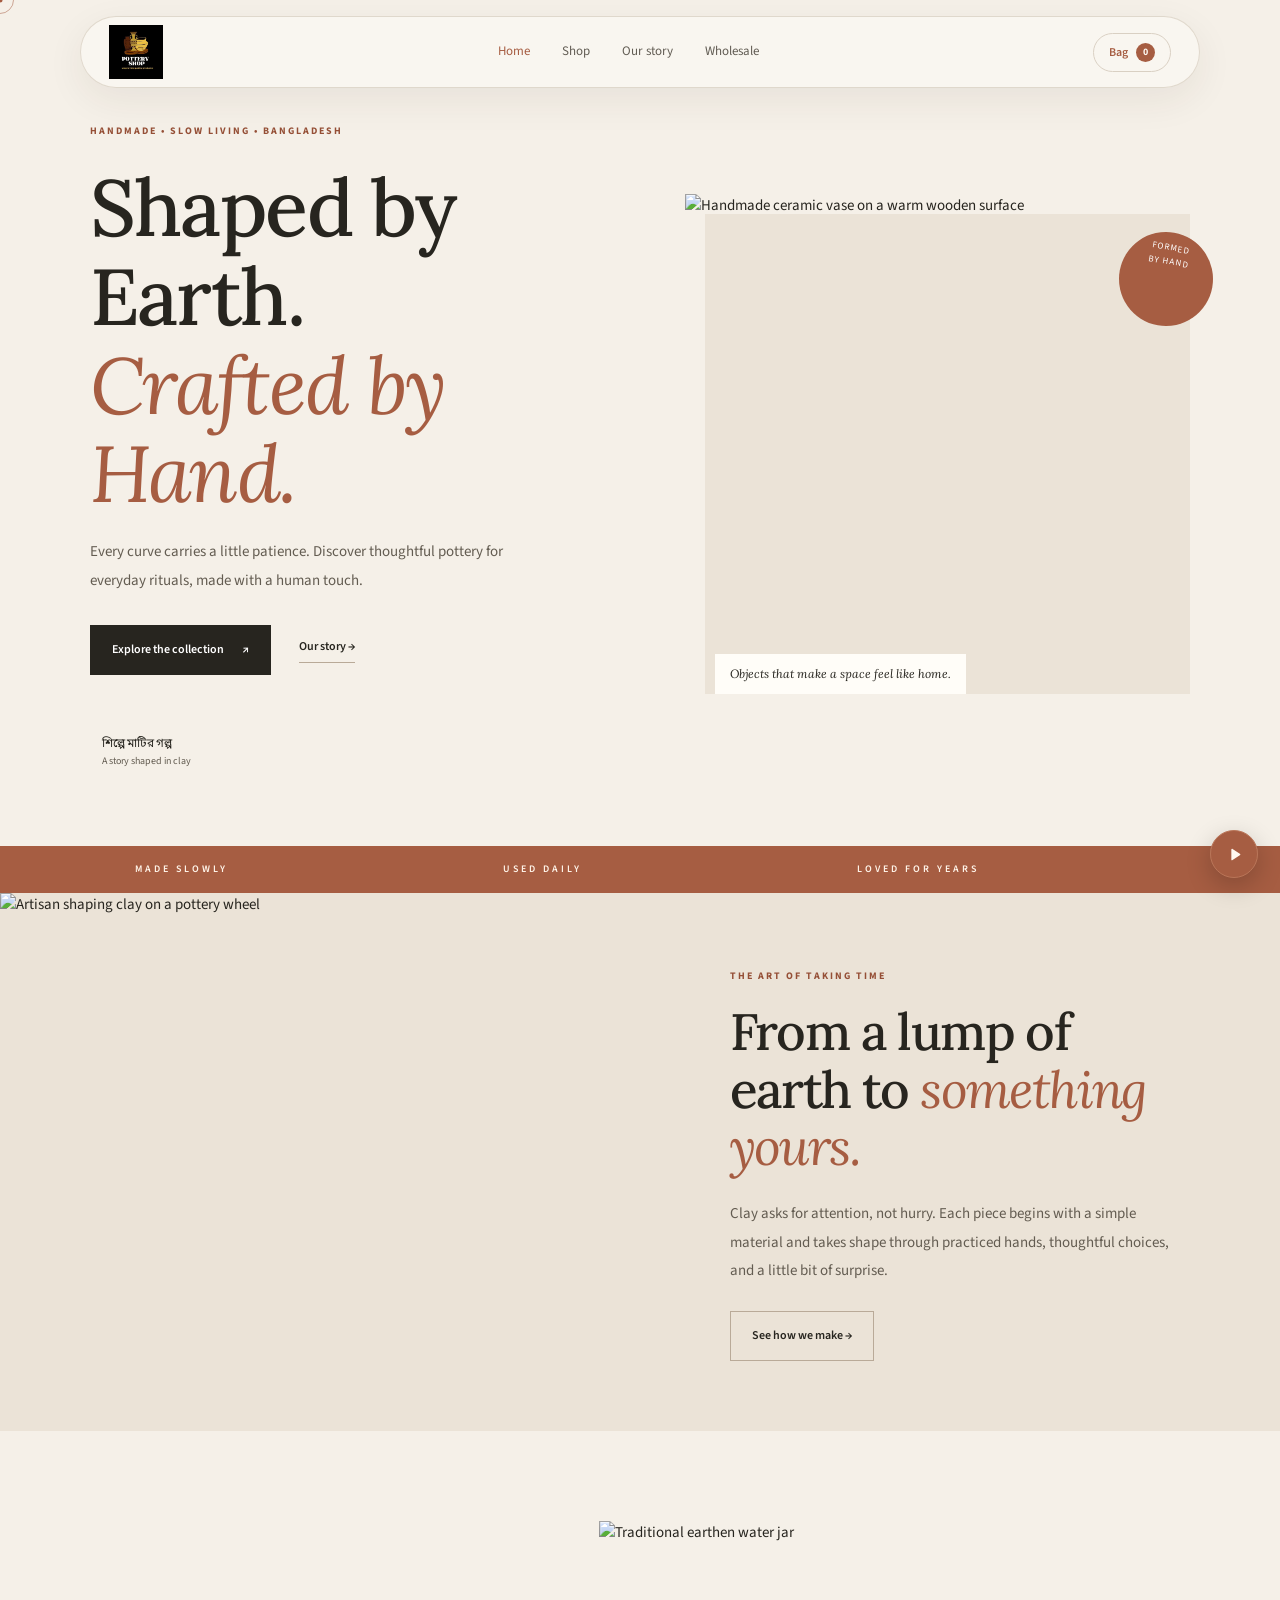
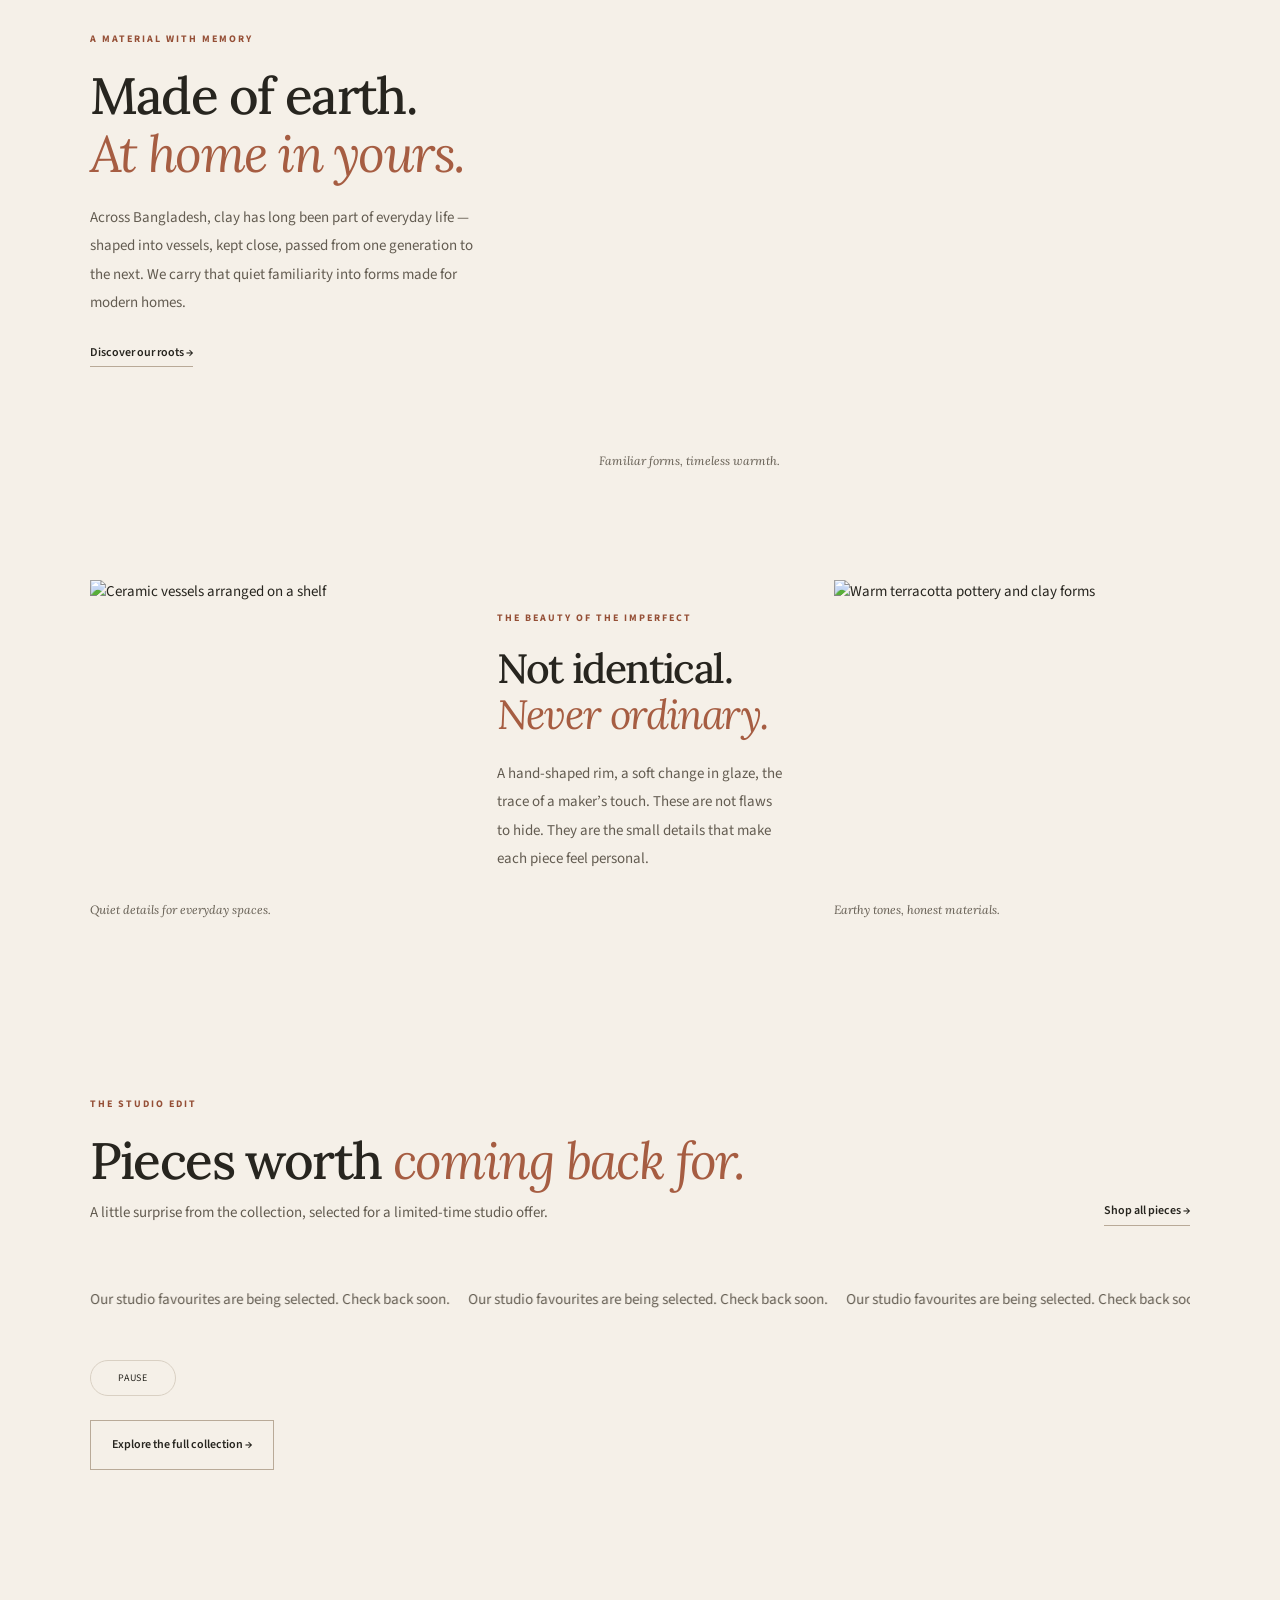
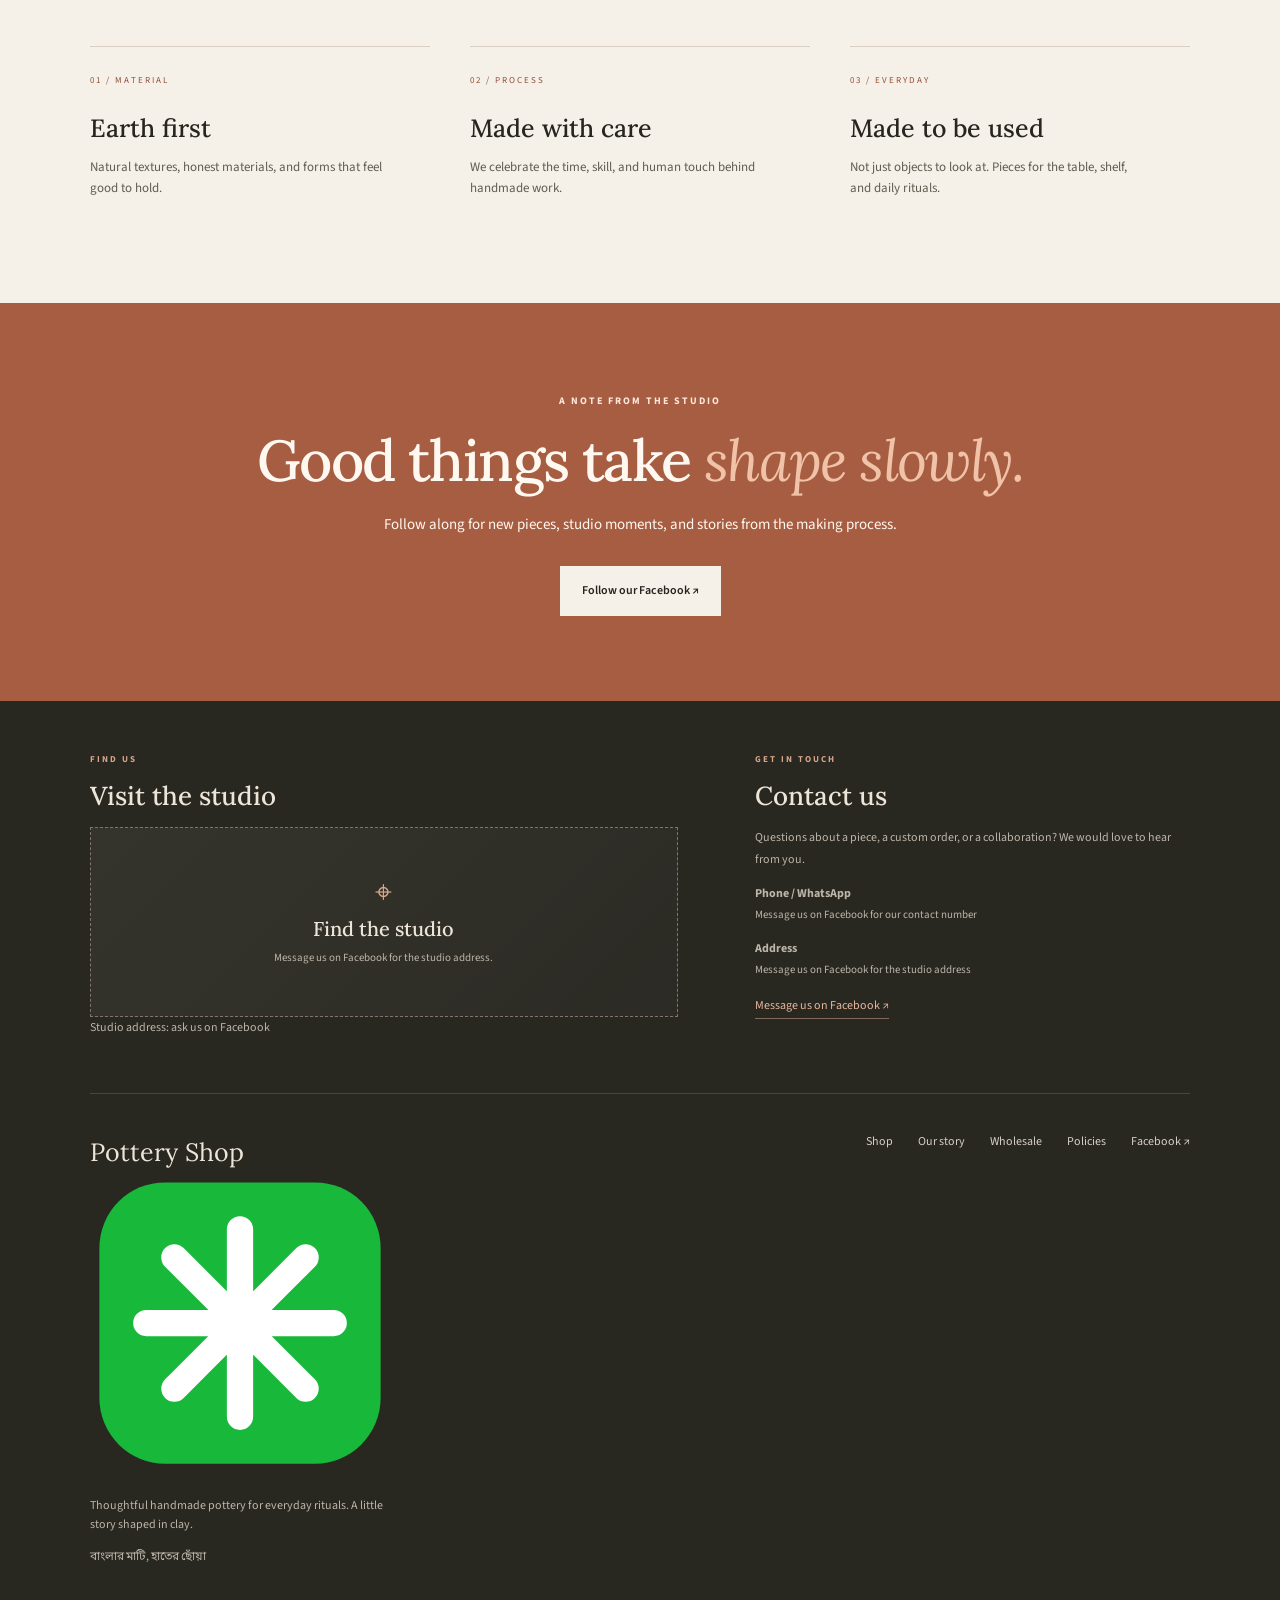
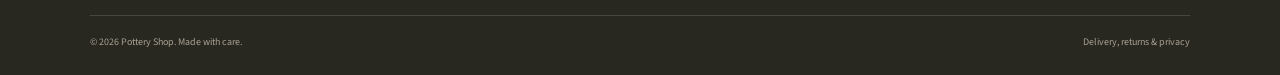
==== commit dbb73f4a: "Replace decorative emoji marks with inline SVG" ====
--- a/index.html
+++ b/index.html
@@ -41,7 +41,7 @@
             ><a class="text-link" href="story.html">Our story <span>→</span></a>
           </div>
           <div class="hero-note">
-            <span class="note-mark">✳</span
+            <span class="note-mark"><svg class="asterisk-mark" viewBox="0 0 32 32" aria-hidden="true" focusable="false"><path d="M16 4v24M4 16h24M7.5 7.5l17 17m0-17-17 17"/></svg></span
             ><span
               >শিল্পে মাটির গল্প<br /><small
                 >A story shaped in clay</small
@@ -55,7 +55,7 @@
             src="https://images.unsplash.com/photo-1629206095688-90fe13572c1b?auto=format&fit=crop&w=1200&q=85"
             alt="Handmade ceramic vase on a warm wooden surface"
           />
-          <div class="hero-stamp">FORMED<br />BY HAND<br /><b>✳</b></div>
+          <div class="hero-stamp">FORMED<br />BY HAND<br /><b><svg class="asterisk-mark" viewBox="0 0 32 32" aria-hidden="true" focusable="false"><path d="M16 4v24M4 16h24M7.5 7.5l17 17m0-17-17 17"/></svg></b></div>
           <span class="image-caption"
             >Objects that make a space feel like home.</span
           >
@@ -64,10 +64,10 @@
       <section class="ticker" aria-label="Made slowly, used daily, loved for years">
         <div class="ticker-track">
           <div class="ticker-group">
-            MADE SLOWLY <span>✳</span> USED DAILY <span>✳</span> LOVED FOR YEARS <span>✳</span>
+            MADE SLOWLY <span><svg class="asterisk-mark" viewBox="0 0 32 32" aria-hidden="true" focusable="false"><path d="M16 4v24M4 16h24M7.5 7.5l17 17m0-17-17 17"/></svg></span> USED DAILY <span><svg class="asterisk-mark" viewBox="0 0 32 32" aria-hidden="true" focusable="false"><path d="M16 4v24M4 16h24M7.5 7.5l17 17m0-17-17 17"/></svg></span> LOVED FOR YEARS <span><svg class="asterisk-mark" viewBox="0 0 32 32" aria-hidden="true" focusable="false"><path d="M16 4v24M4 16h24M7.5 7.5l17 17m0-17-17 17"/></svg></span>
           </div>
           <div class="ticker-group" aria-hidden="true">
-            MADE SLOWLY <span>✳</span> USED DAILY <span>✳</span> LOVED FOR YEARS <span>✳</span>
+            MADE SLOWLY <span><svg class="asterisk-mark" viewBox="0 0 32 32" aria-hidden="true" focusable="false"><path d="M16 4v24M4 16h24M7.5 7.5l17 17m0-17-17 17"/></svg></span> USED DAILY <span><svg class="asterisk-mark" viewBox="0 0 32 32" aria-hidden="true" focusable="false"><path d="M16 4v24M4 16h24M7.5 7.5l17 17m0-17-17 17"/></svg></span> LOVED FOR YEARS <span><svg class="asterisk-mark" viewBox="0 0 32 32" aria-hidden="true" focusable="false"><path d="M16 4v24M4 16h24M7.5 7.5l17 17m0-17-17 17"/></svg></span>
           </div>
         </div>
       </section>
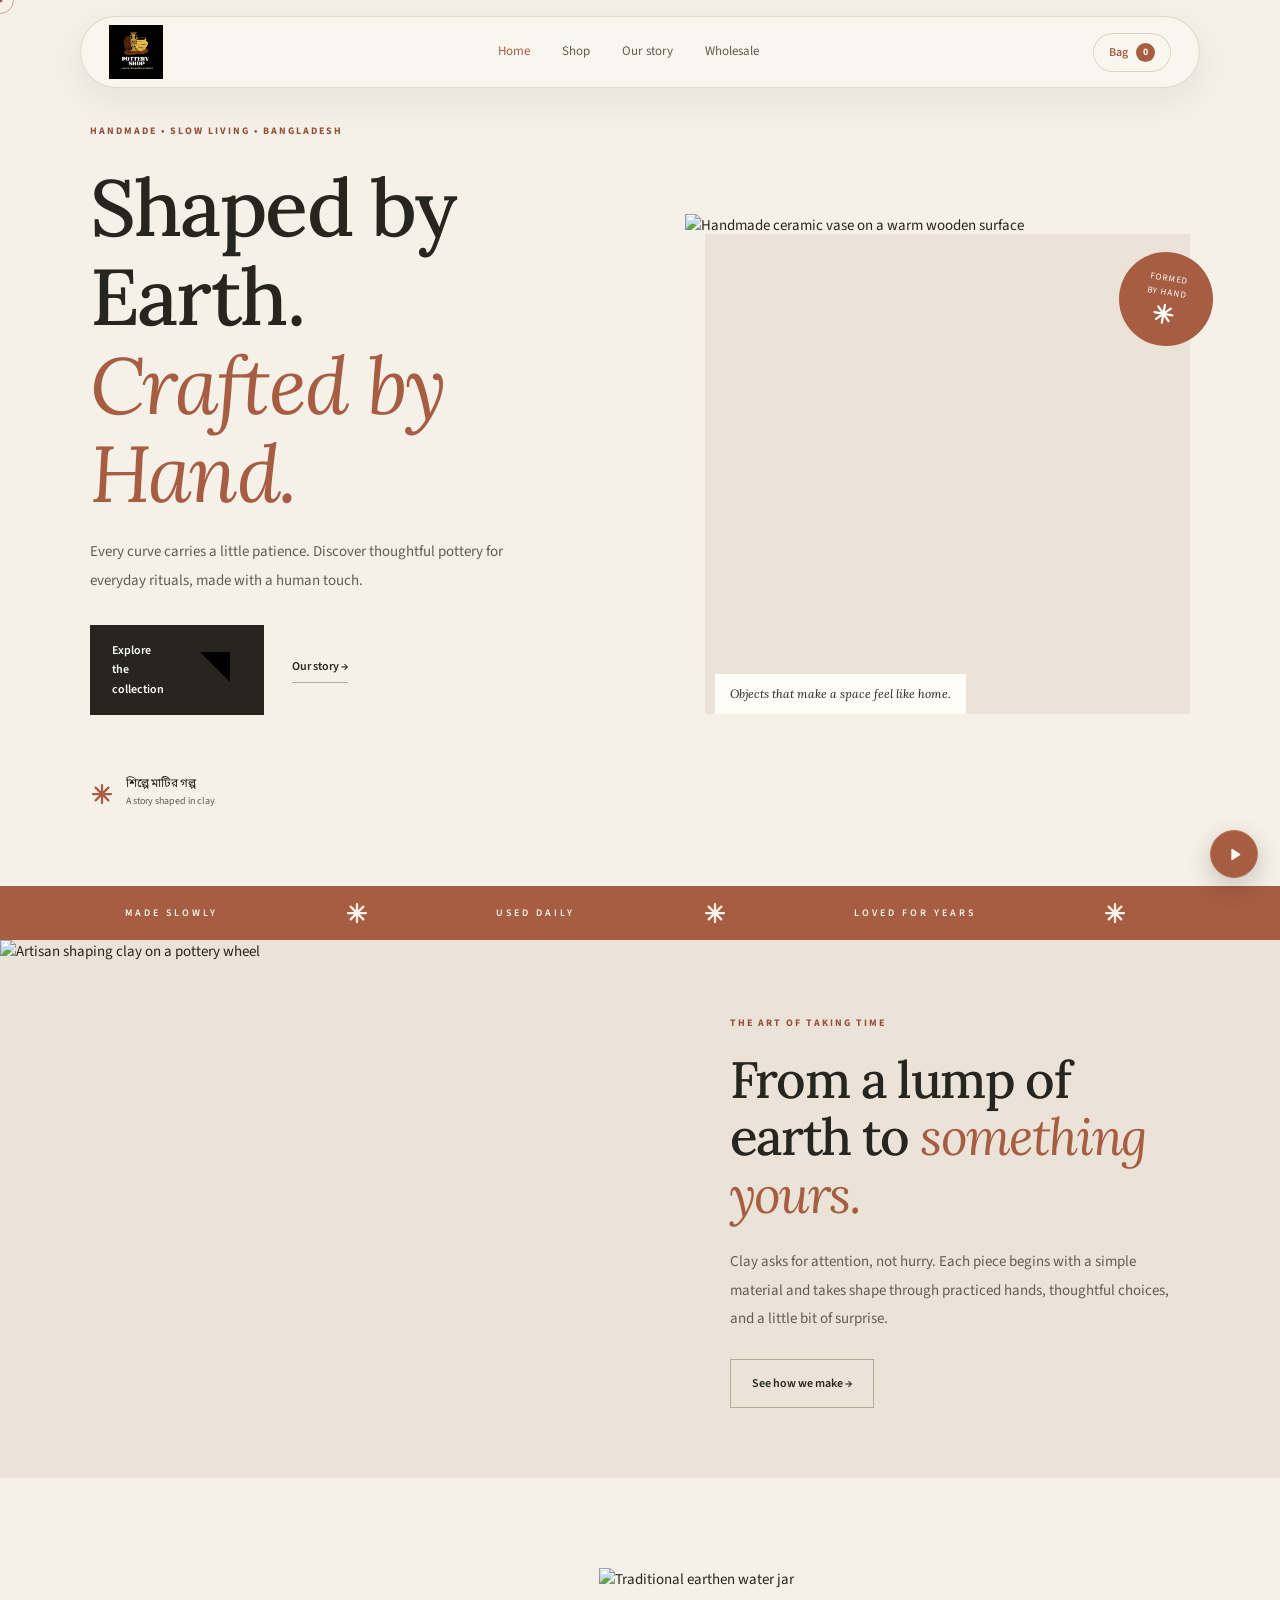
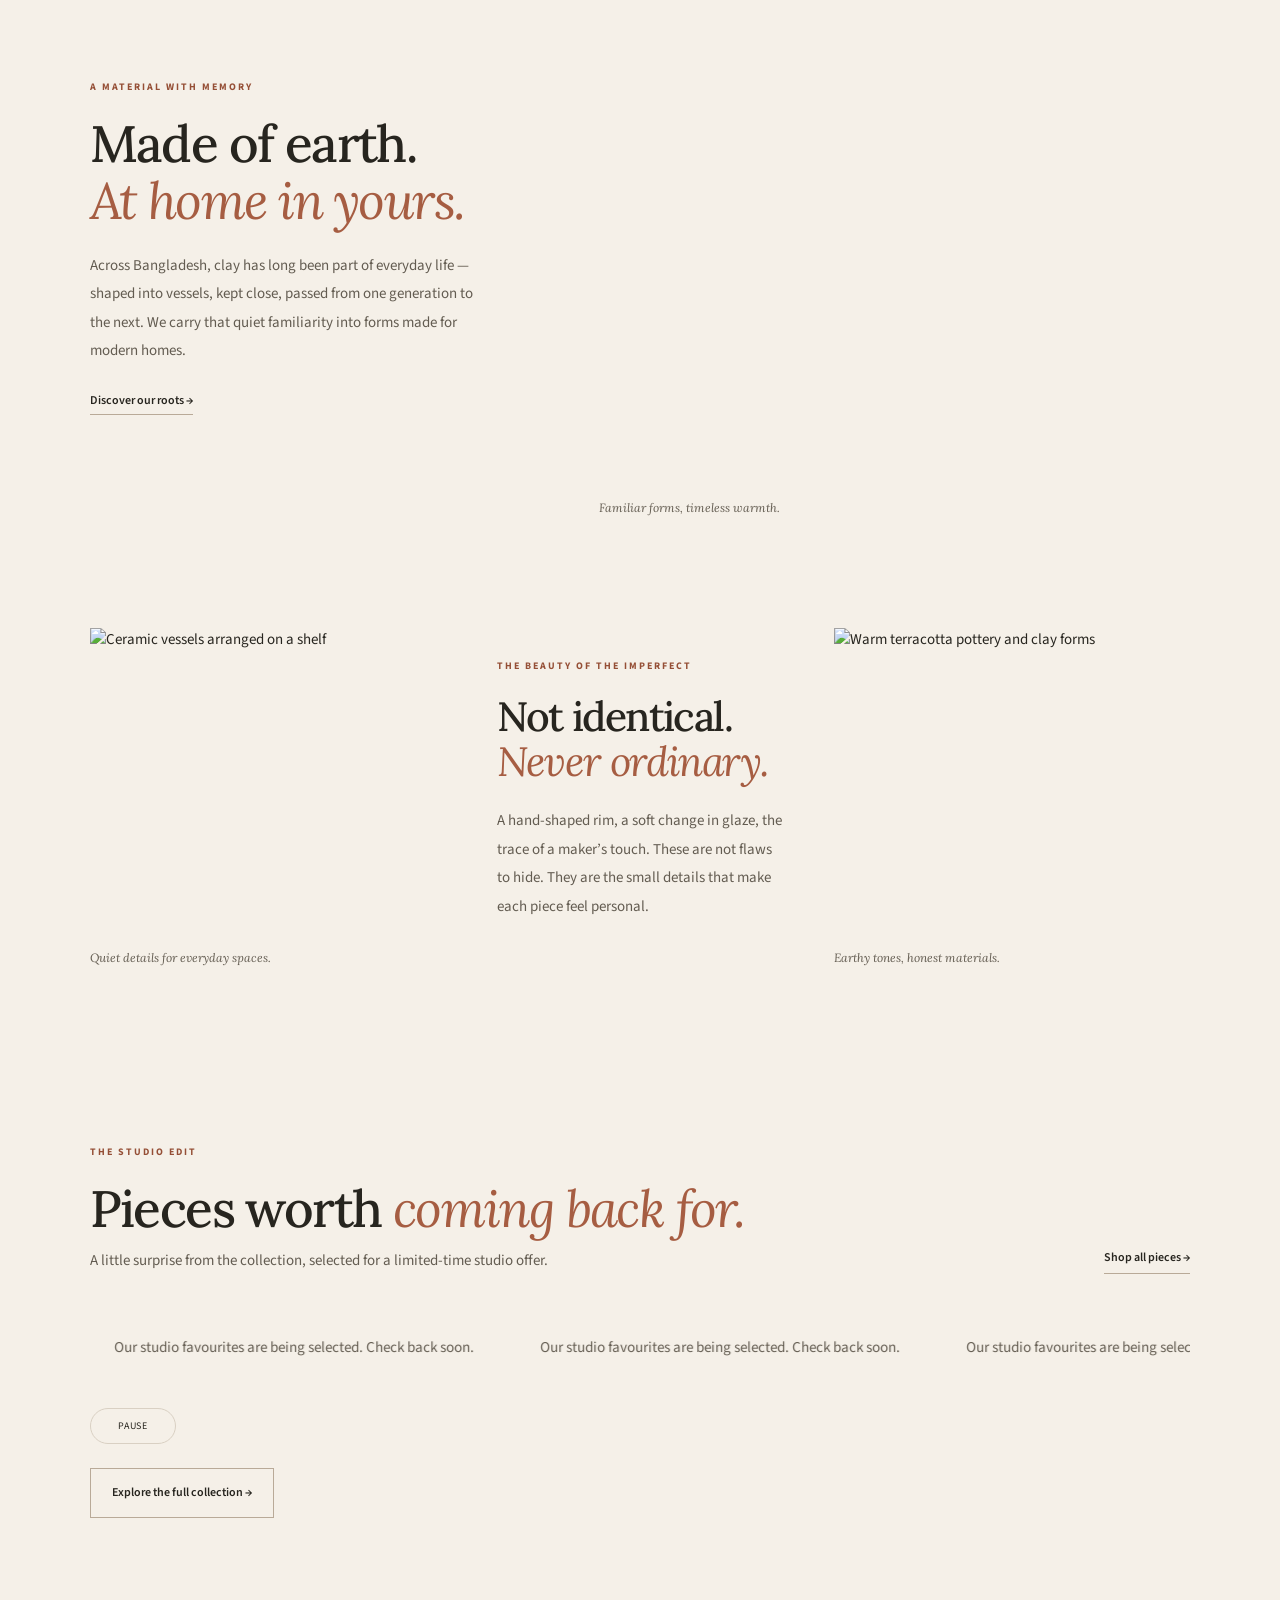
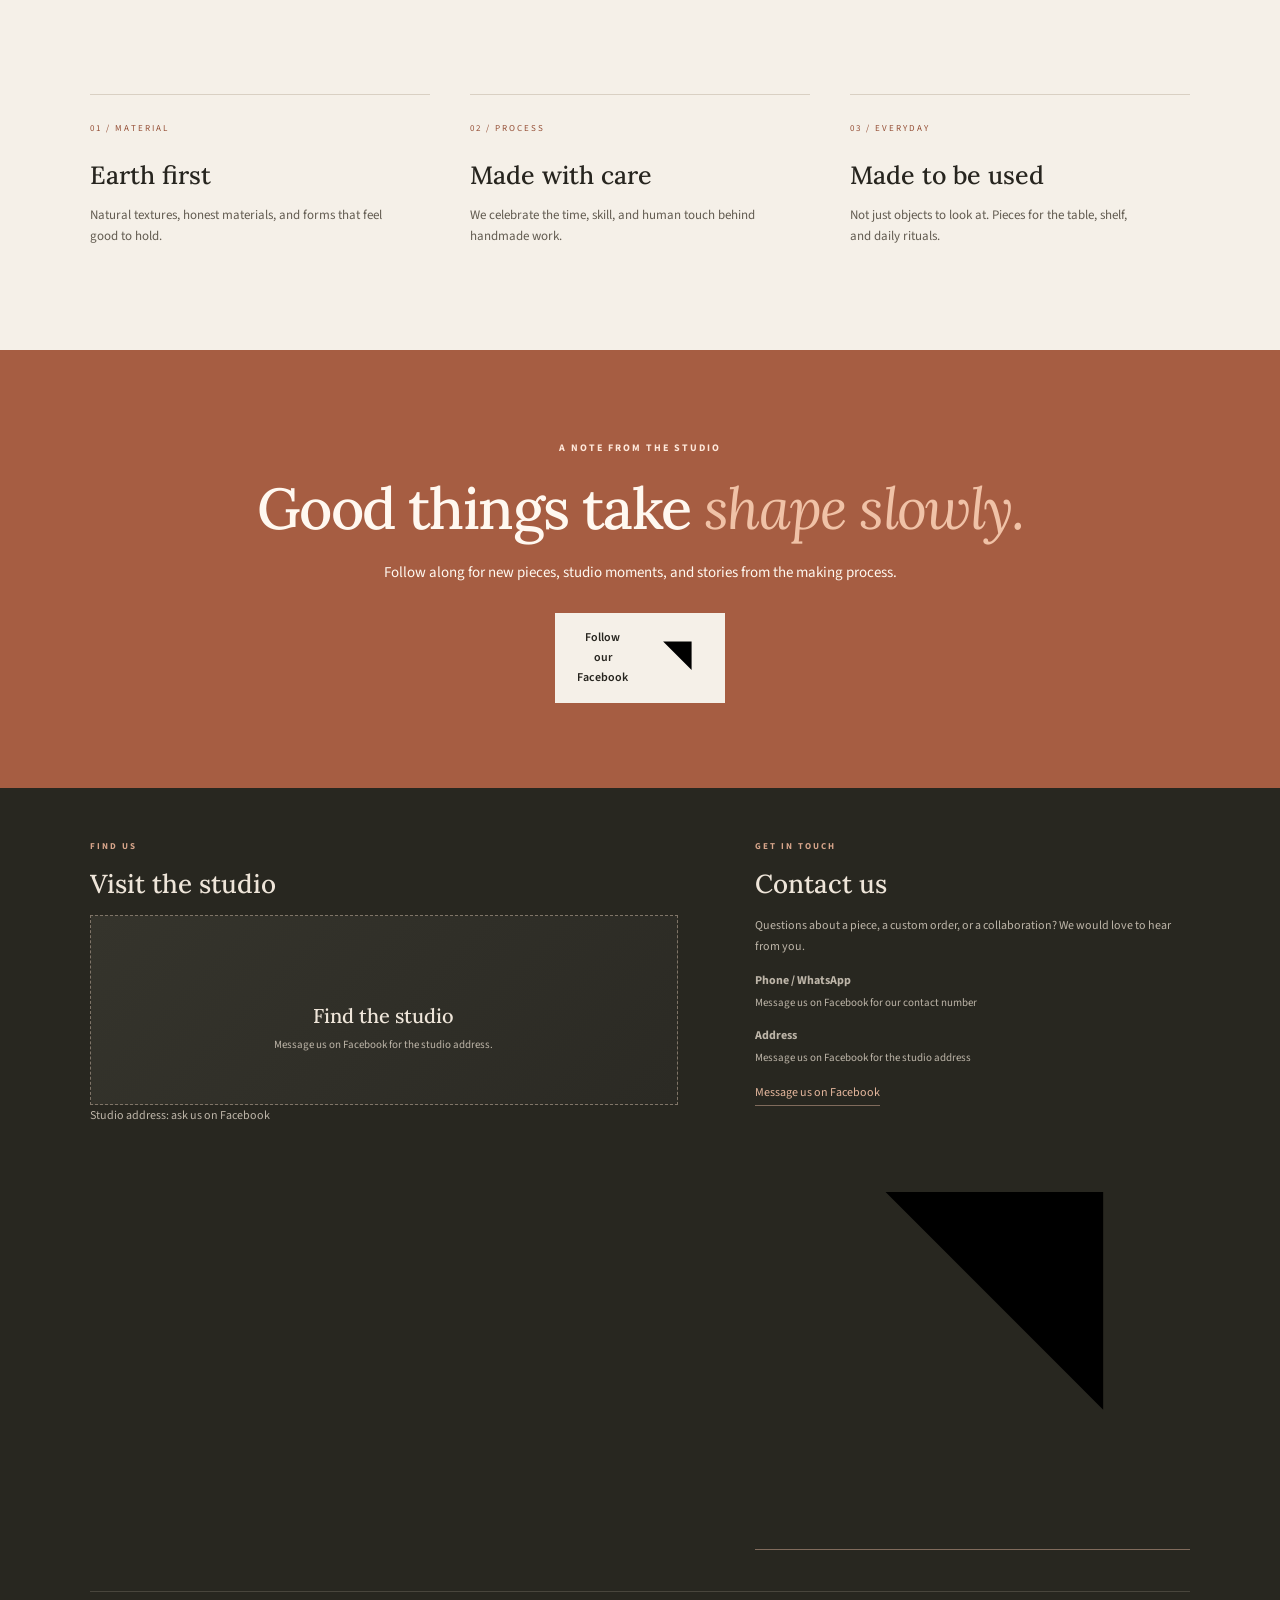
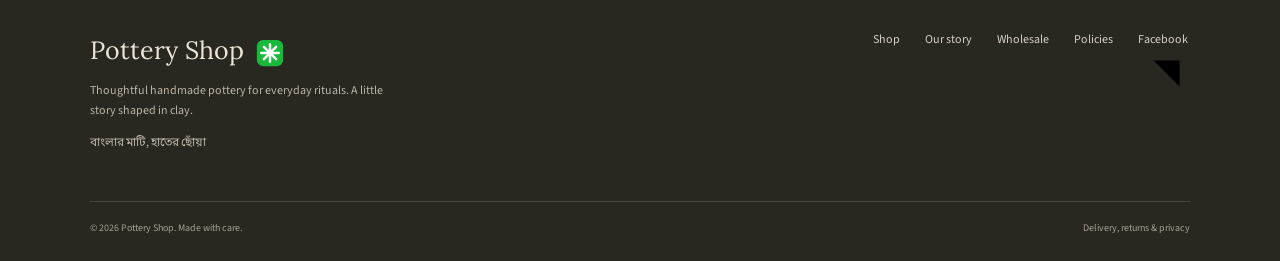
==== commit 6a493d68: "Replace decorative text icons and clean customer-facing copy" ====
--- a/index.html
+++ b/index.html
@@ -37,7 +37,7 @@
           </p>
           <div class="hero-actions">
             <a class="btn btn-dark" href="shop.html"
-              >Explore the collection <span>↗</span></a
+              >Explore the collection <svg class="inline-icon" viewBox="0 0 20 20" aria-hidden="true"><path d="M4 16 16 4M6 4h10v10"/></svg></a
             ><a class="text-link" href="story.html">Our story <span>→</span></a>
           </div>
           <div class="hero-note">
@@ -159,7 +159,7 @@
           href="https://www.facebook.com/Potteryshop25"
           target="_blank"
           rel="noreferrer"
-          >Follow our Facebook ↗</a
+          >Follow our Facebook <svg class="inline-icon" viewBox="0 0 20 20" aria-hidden="true"><path d="M4 16 16 4M6 4h10v10"/></svg></a
         >
       </section>
     </main>
--- a/styles.css
+++ b/styles.css
@@ -1738,3 +1738,23 @@
   .featured-carousel-track { overflow: visible; }
 }
 .admin-order-lines { margin: 6px 0; padding-left: 18px; font-size: 12px; color: var(--muted); }
+
+
+/* Consistent vector marks instead of emoji-font symbols. */
+.asterisk-mark { display:inline-block; width:24px; height:24px; vertical-align:middle; color:currentColor; }
+.asterisk-mark path { fill:none; stroke:currentColor; stroke-width:3; stroke-linecap:round; }
+.brand-mark { display:inline-block; width:28px; height:28px; vertical-align:middle; }
+.footer-brand-mark { display:inline-flex; vertical-align:middle; margin-left:5px; }
+.site-modal-backdrop { position:fixed; inset:0; z-index:12000; display:grid; place-items:center; padding:18px; background:rgba(31,27,23,.58); }
+.site-modal { position:relative; width:min(560px,100%); max-height:min(88vh,900px); overflow:auto; padding:34px; background:var(--paper,var(--white)); border:1px solid var(--line); box-shadow:0 24px 90px #21170f40; }
+.site-modal h2 { margin:10px 42px 14px 0; font-family:var(--serif); font-size:clamp(26px,5vw,38px); line-height:1.12; }
+.site-modal p { color:var(--muted); line-height:1.65; }
+.site-modal-close { position:absolute; top:12px; right:12px; width:38px; height:38px; border:1px solid var(--line); background:transparent; font-size:25px; line-height:1; }
+.site-modal-done { margin-left:8px; }
+.admin-product-modal { width:min(760px,100%); }
+.admin-product-modal #edit-slot .admin-edit { margin:0; padding:0; border:0; background:transparent; }
+.admin-product-modal #product-edit h3 { display:none; }
+.admin-order-heading { display:flex; align-items:center; justify-content:space-between; gap:14px; }
+.danger-btn { color:#8c3528 !important; border-color:#c58a7b !important; }
+.featured-empty { flex:0 0 auto; padding:30px 24px; color:var(--muted); white-space:nowrap; }
+@media(max-width:650px) { .site-modal { padding:26px 20px; } }
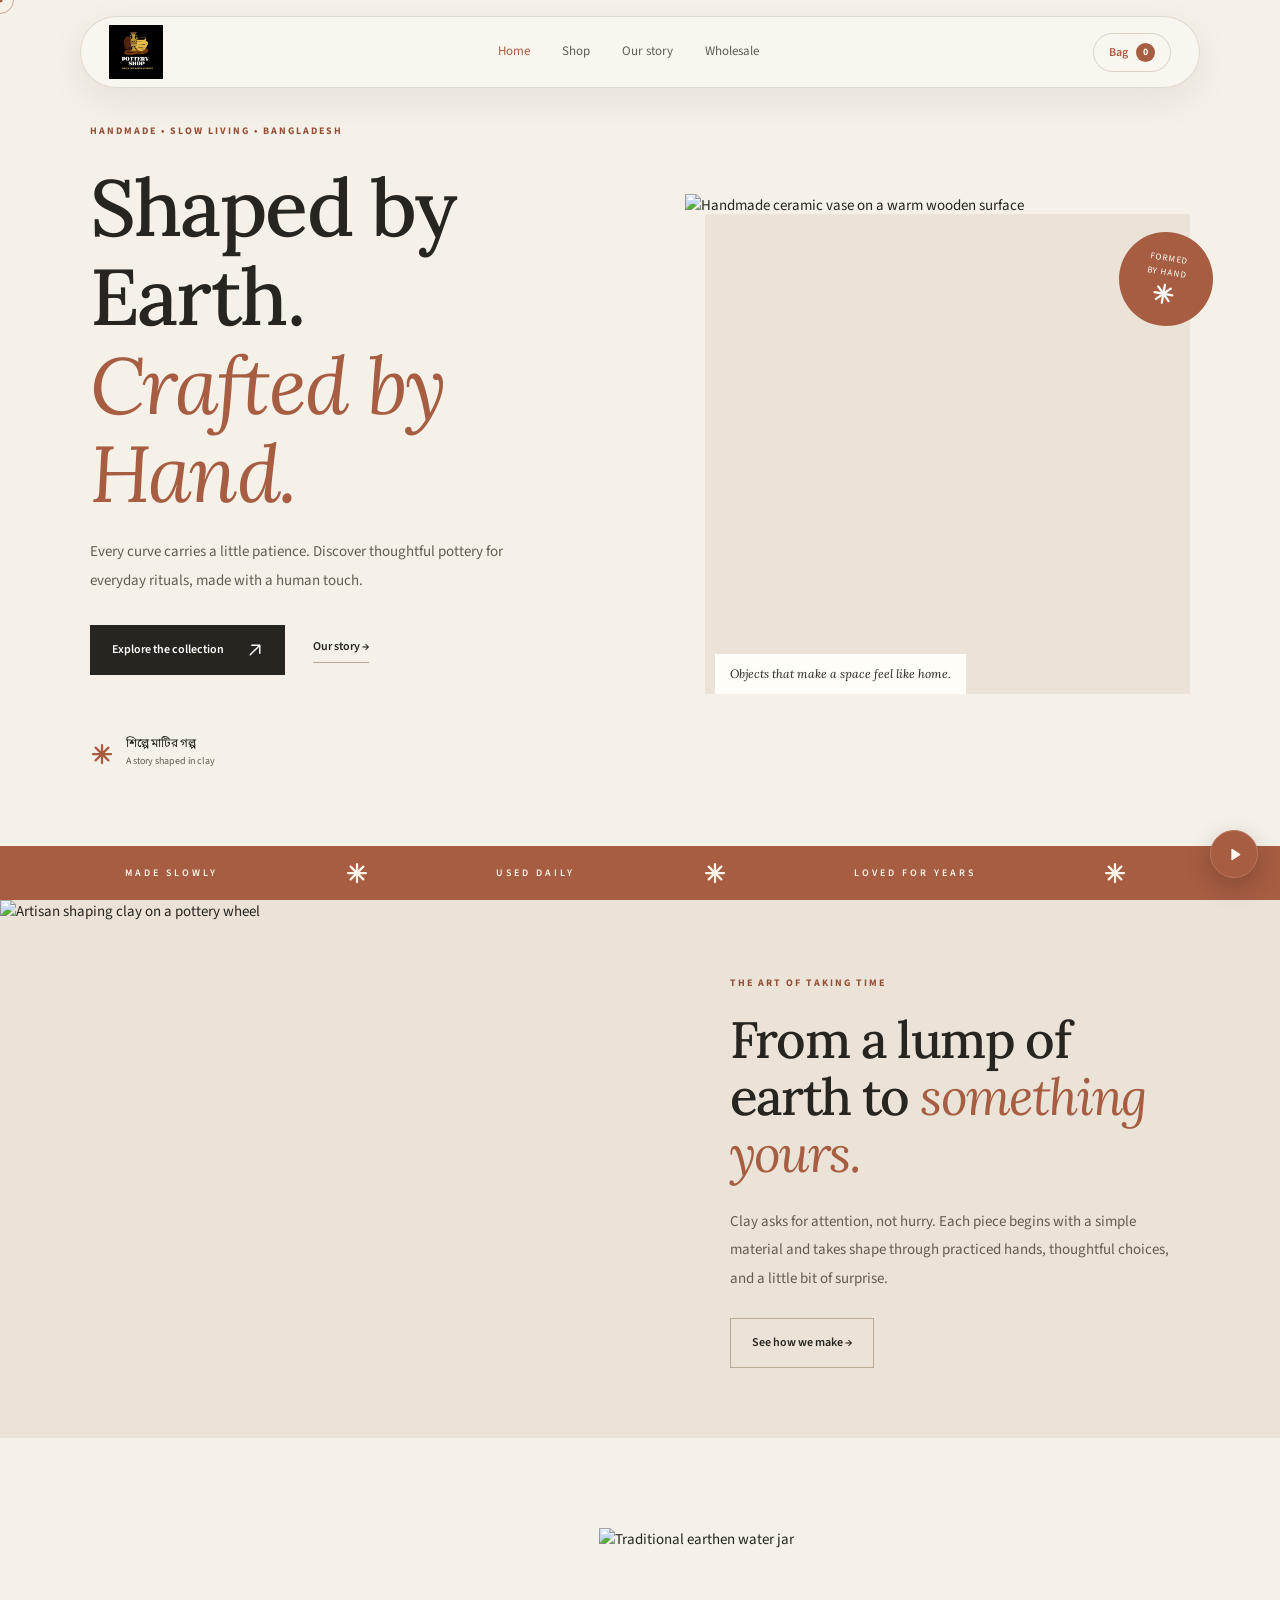
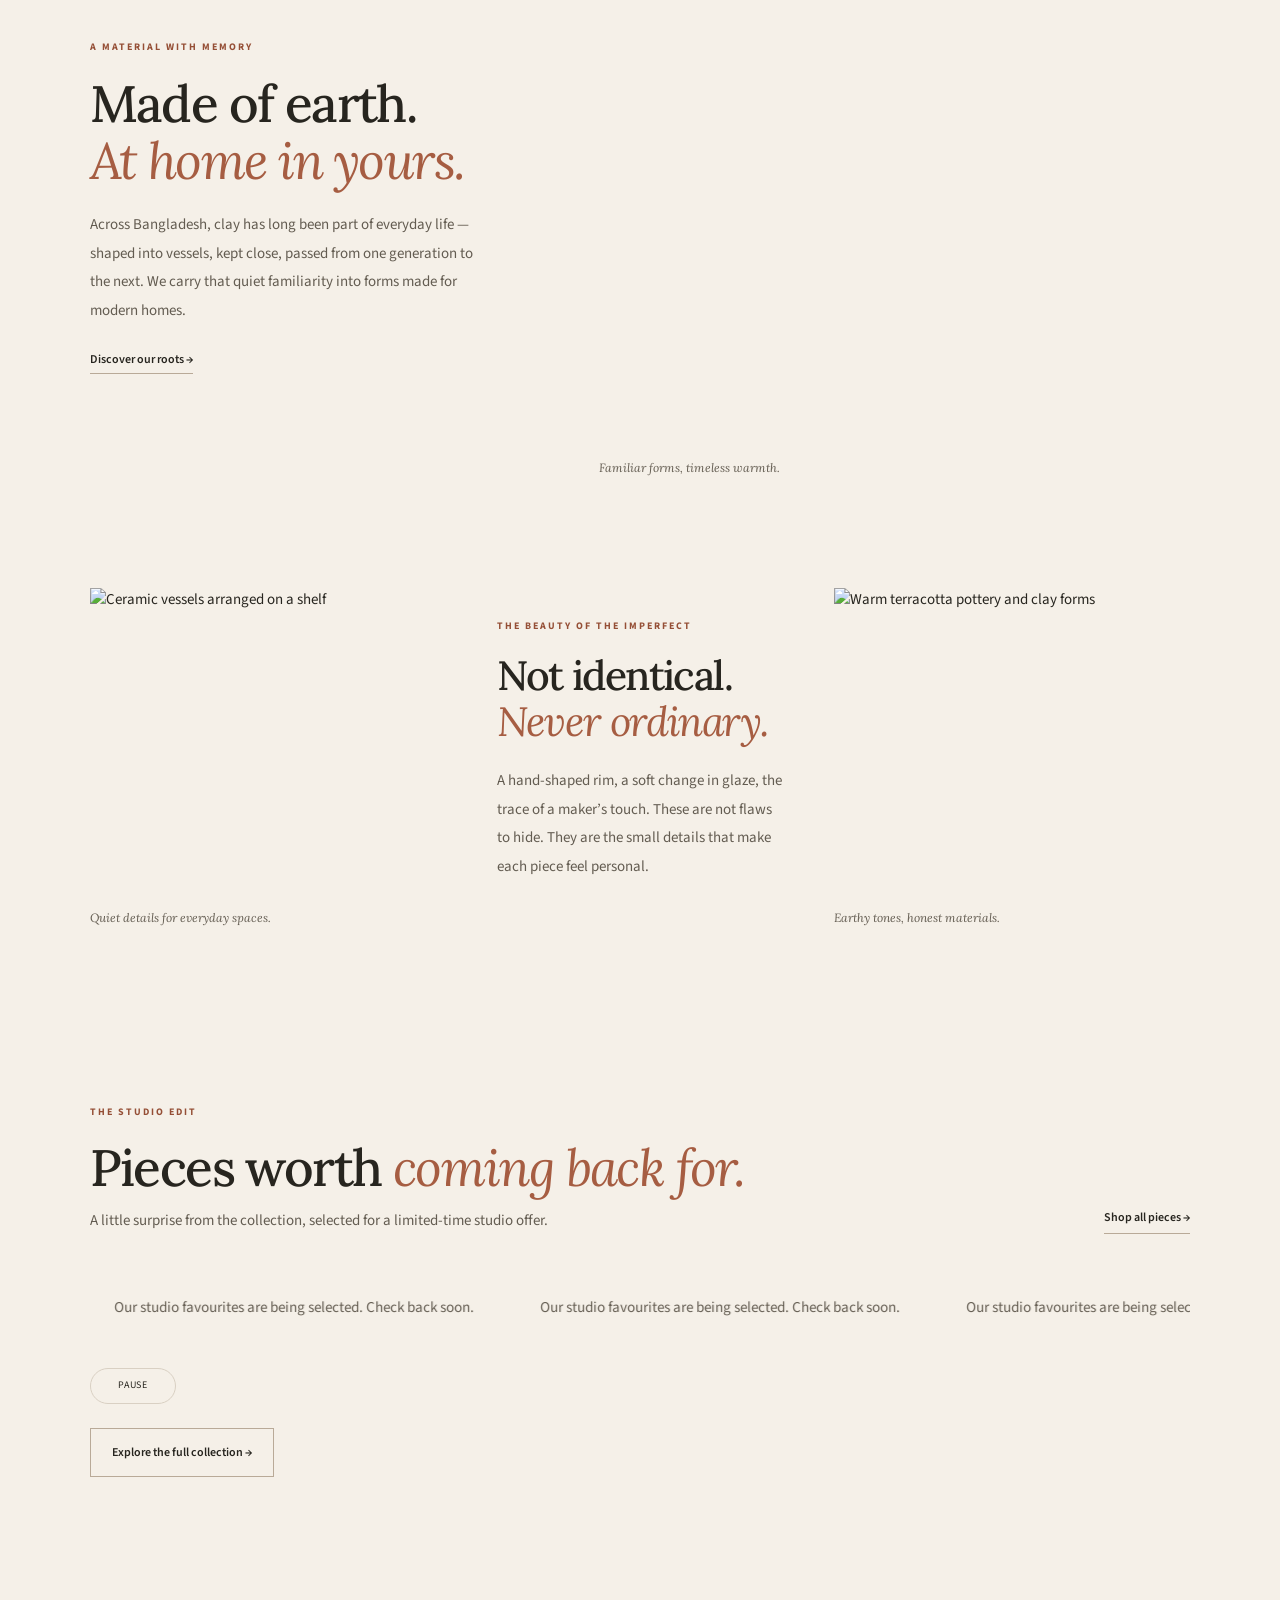
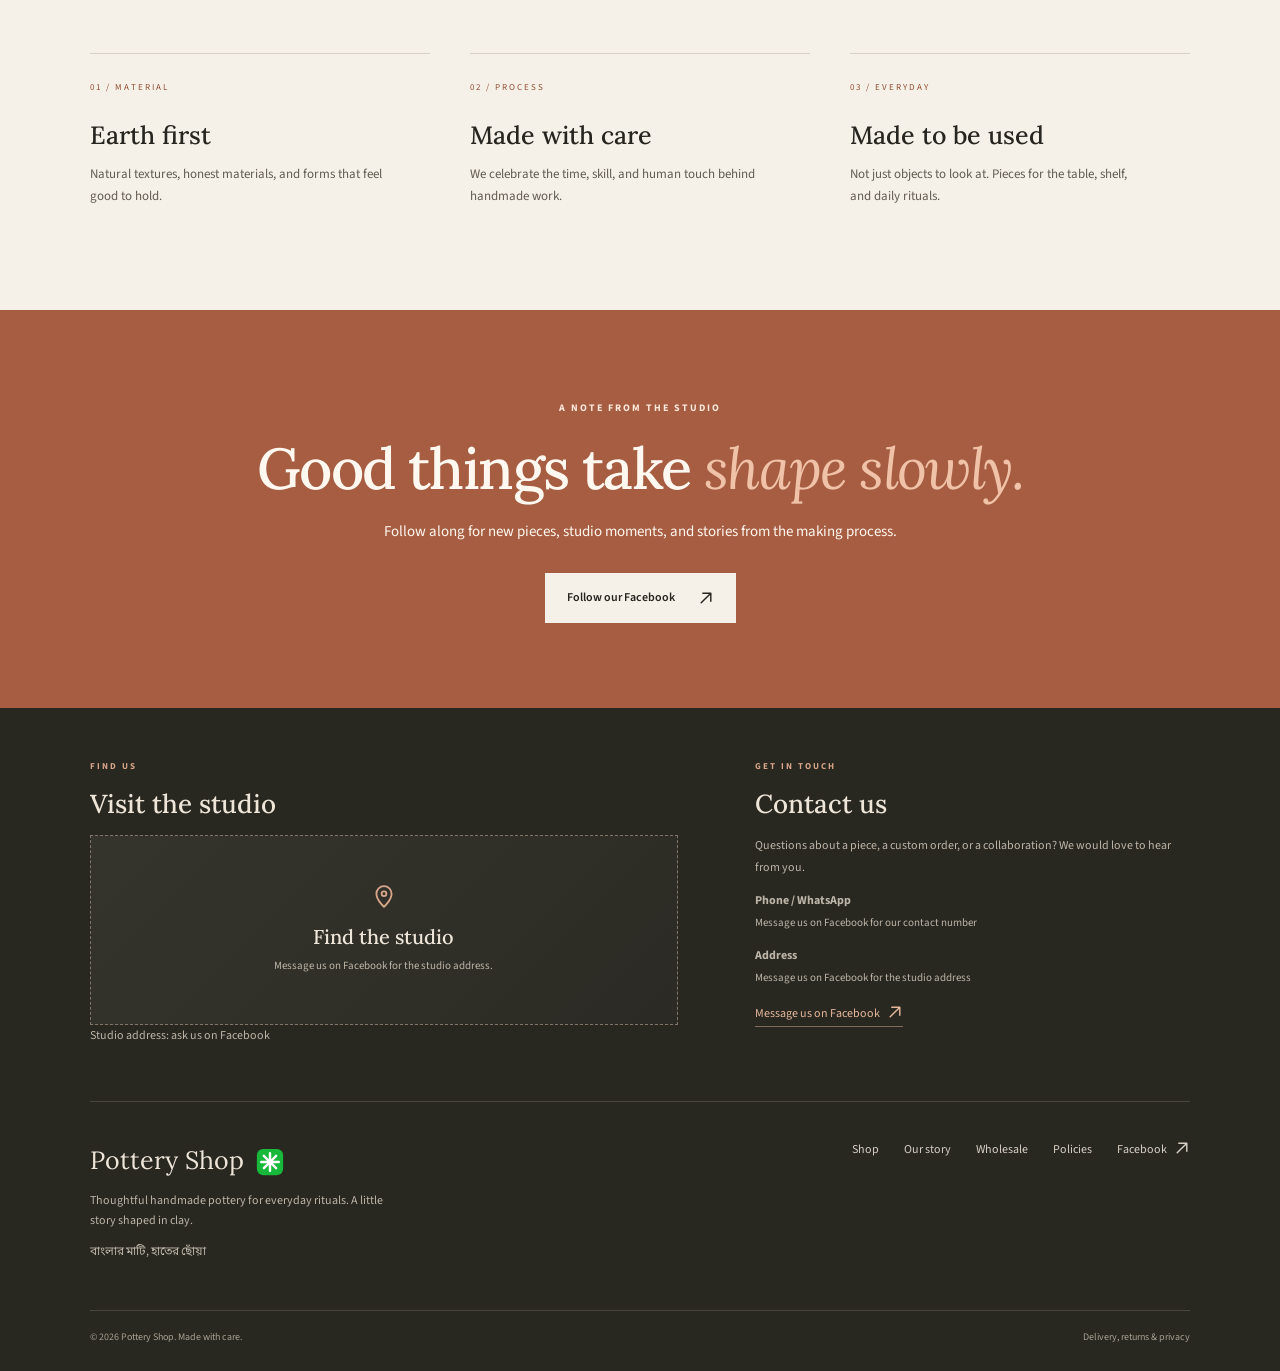
==== commit 2d0f201b: "Refresh cached website assets for latest fixes" ====
--- a/index.html
+++ b/index.html
@@ -15,7 +15,7 @@
       href="https://fonts.googleapis.com/css2?family=Lora:wght@400;500;600;700&family=Source+Sans+3:wght@400;500;600;700&family=Noto+Sans+Bengali:wght@400;500;600;700&display=swap"
       rel="stylesheet"
     />
-    <link rel="stylesheet" href="styles.css" />
+    <link rel="stylesheet" href="styles.css?v=20261117" />
   </head>
   <body data-page="home">
     <div id="slow-loader" class="slow-loader" aria-hidden="true">
@@ -165,7 +165,7 @@
     </main>
     <div id="site-footer"></div>
     <div id="ui-root"></div>
-    <script src="app.js" defer></script>
-    <script src="site-enhancements.js" defer></script>
+    <script src="app.js?v=20261117" defer></script>
+    <script src="site-enhancements.js?v=20261117" defer></script>
   </body>
 </html>
--- a/styles.css
+++ b/styles.css
@@ -1758,3 +1758,45 @@
 .danger-btn { color:#8c3528 !important; border-color:#c58a7b !important; }
 .featured-empty { flex:0 0 auto; padding:30px 24px; color:var(--muted); white-space:nowrap; }
 @media(max-width:650px) { .site-modal { padding:26px 20px; } }
+
+
+/* Accessible SVG controls and reliable touch scrolling. */
+.inline-icon { display:inline-block; width:16px; height:16px; margin-left:5px; vertical-align:-3px; fill:none; stroke:currentColor; stroke-width:1.8; stroke-linecap:round; stroke-linejoin:round; }
+.menu-icon { display:block; width:24px; height:24px; fill:none; stroke:currentColor; stroke-width:2; stroke-linecap:round; }
+.search-icon { display:block; width:20px; height:20px; fill:none; stroke:currentColor; stroke-width:1.8; stroke-linecap:round; }
+.map-placeholder-pin svg { width:26px; height:26px; fill:none; stroke:currentColor; stroke-width:1.7; }
+.play-icon svg { display:block; width:28px; height:28px; fill:currentColor; }
+.delivery-terms-accept { display:grid; gap:10px; margin:18px 0; padding:16px; background:var(--paper2); }
+.delivery-terms-accept > a { color:var(--clay); text-decoration:underline; font-weight:700; }
+.delivery-terms-accept .check-line { display:flex; align-items:flex-start; gap:10px; font-size:12px; }
+.delivery-terms-accept input { margin-top:4px; accent-color:var(--clay); }
+.delivery-terms-modal h3 { margin:20px 0 4px; font-family:var(--serif); font-size:18px; }
+.delivery-terms-modal p { white-space:pre-wrap; }
+.orders-table-wrap { width:100%; overflow-x:auto; -webkit-overflow-scrolling:touch; border:1px solid var(--line); background:var(--white); }
+.orders-table { width:100%; min-width:1450px; border-collapse:collapse; font-size:12px; }
+.orders-table th,.orders-table td { padding:12px 11px; border-bottom:1px solid var(--line); text-align:left; vertical-align:top; max-width:230px; overflow-wrap:anywhere; }
+.orders-table th { position:sticky; top:0; z-index:1; background:#eee5d9; color:var(--ink); font-size:10px; letter-spacing:.6px; text-transform:uppercase; white-space:nowrap; }
+.orders-table tr:last-child td { border-bottom:0; }
+.order-type { display:inline-block; padding:5px 8px; border-radius:99px; font-size:10px; font-weight:700; white-space:nowrap; }
+.order-type.wholesale,.order-row.wholesale td { background:#f5e3d8; }
+.order-type.wholesale { color:#8b422a; }
+.order-type.bulk,.order-row.bulk td { background:#e2edf1; }
+.order-type.bulk { color:#28576b; }
+.order-type.normal { background:#e8eadf; color:#4d5c35; }
+.policy-admin-form { max-width:820px; }
+.policy-admin-form > p { color:var(--muted); }
+.policy-admin-form label { display:block; margin:18px 0; }
+.policy-admin-form textarea { width:100%; display:block; margin-top:7px; padding:12px; border:1px solid var(--line); background:var(--white); resize:vertical; }
+.site-modal-backdrop { overflow-y:auto; -webkit-overflow-scrolling:touch; }
+.site-modal { margin:auto; }
+html { height:auto; min-height:100%; overflow-x:hidden; overflow-y:auto !important; -webkit-overflow-scrolling:touch; }
+body { min-height:100%; height:auto; overflow-x:hidden; overflow-y:auto !important; touch-action:pan-y; }
+main { min-height:1px; touch-action:pan-y; }
+@media(max-width:650px) {
+  html,body { overflow-y:auto !important; }
+  body { position:static !important; }
+  main,.section,.page-hero { touch-action:pan-y; }
+  .orders-table-wrap { max-width:calc(100vw - 36px); }
+  .site-modal-backdrop { align-items:start; }
+  .site-modal { margin:24px auto; max-height:none; }
+}
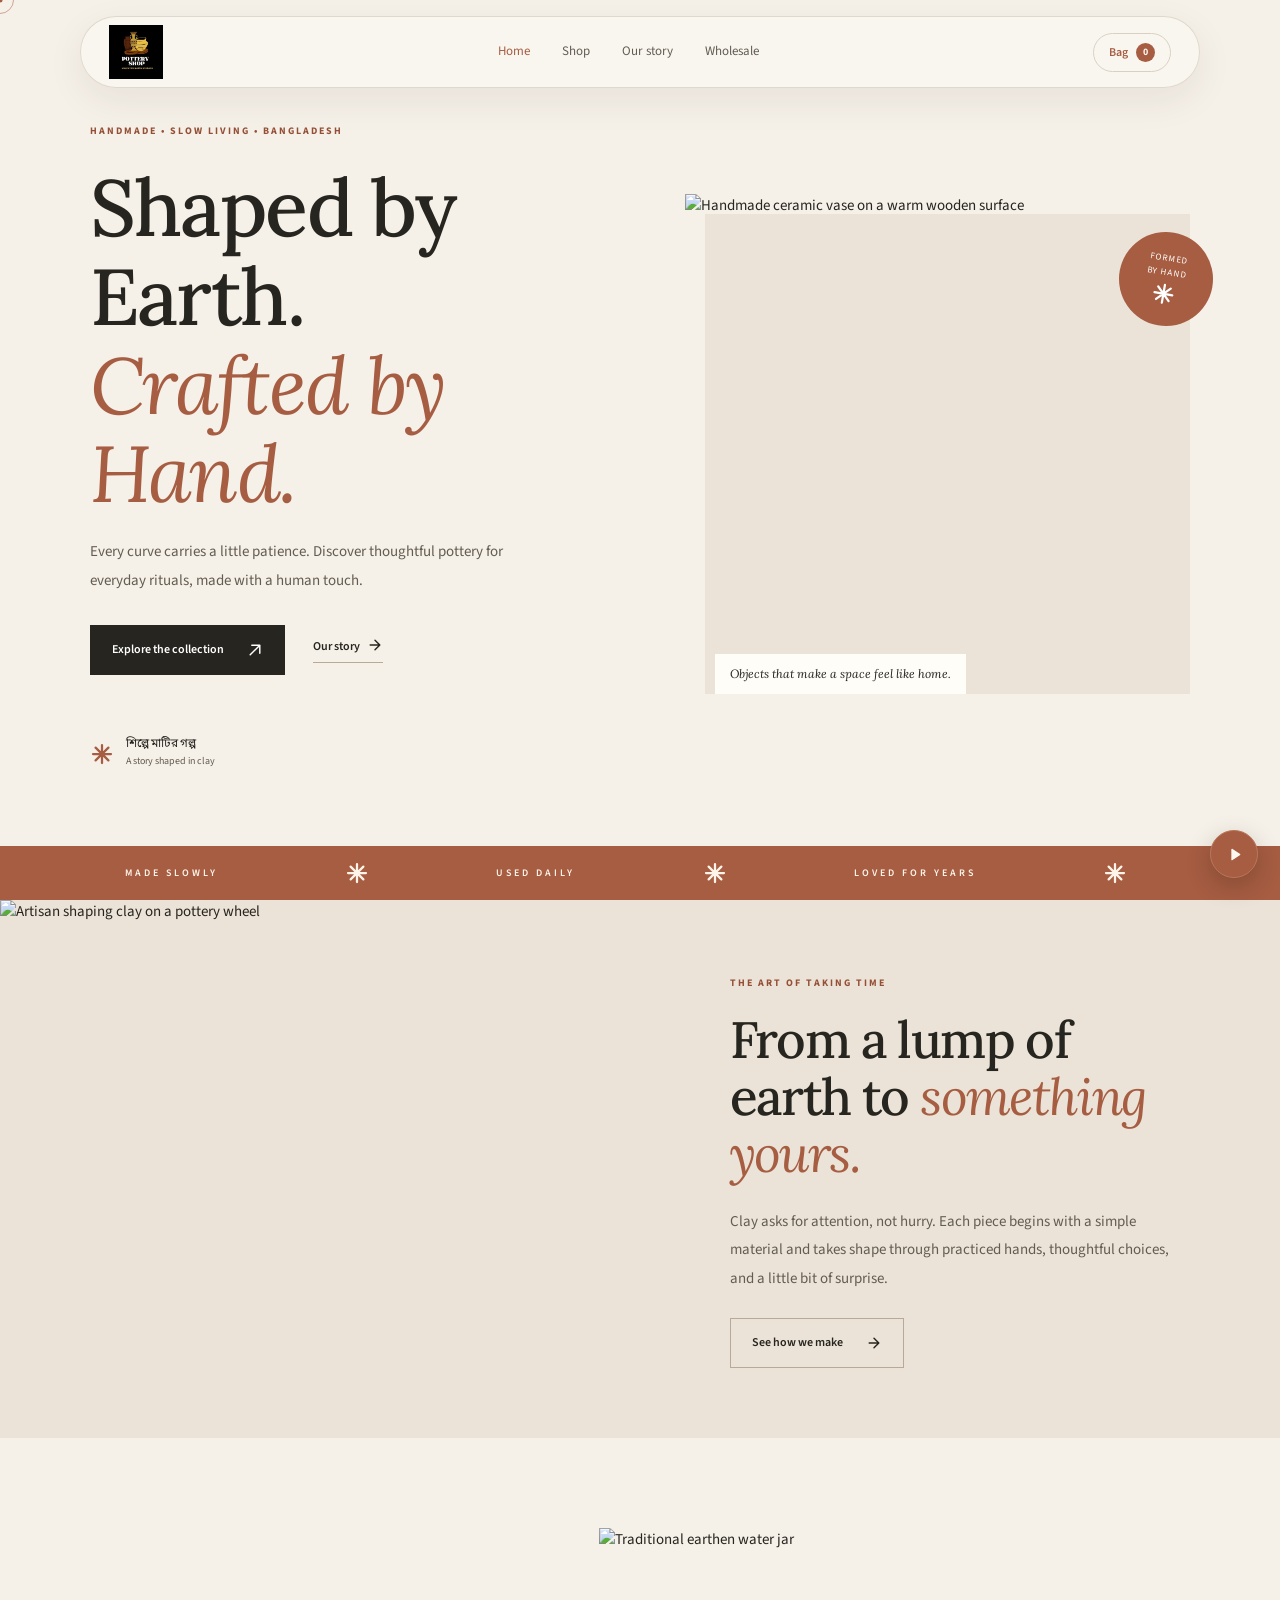
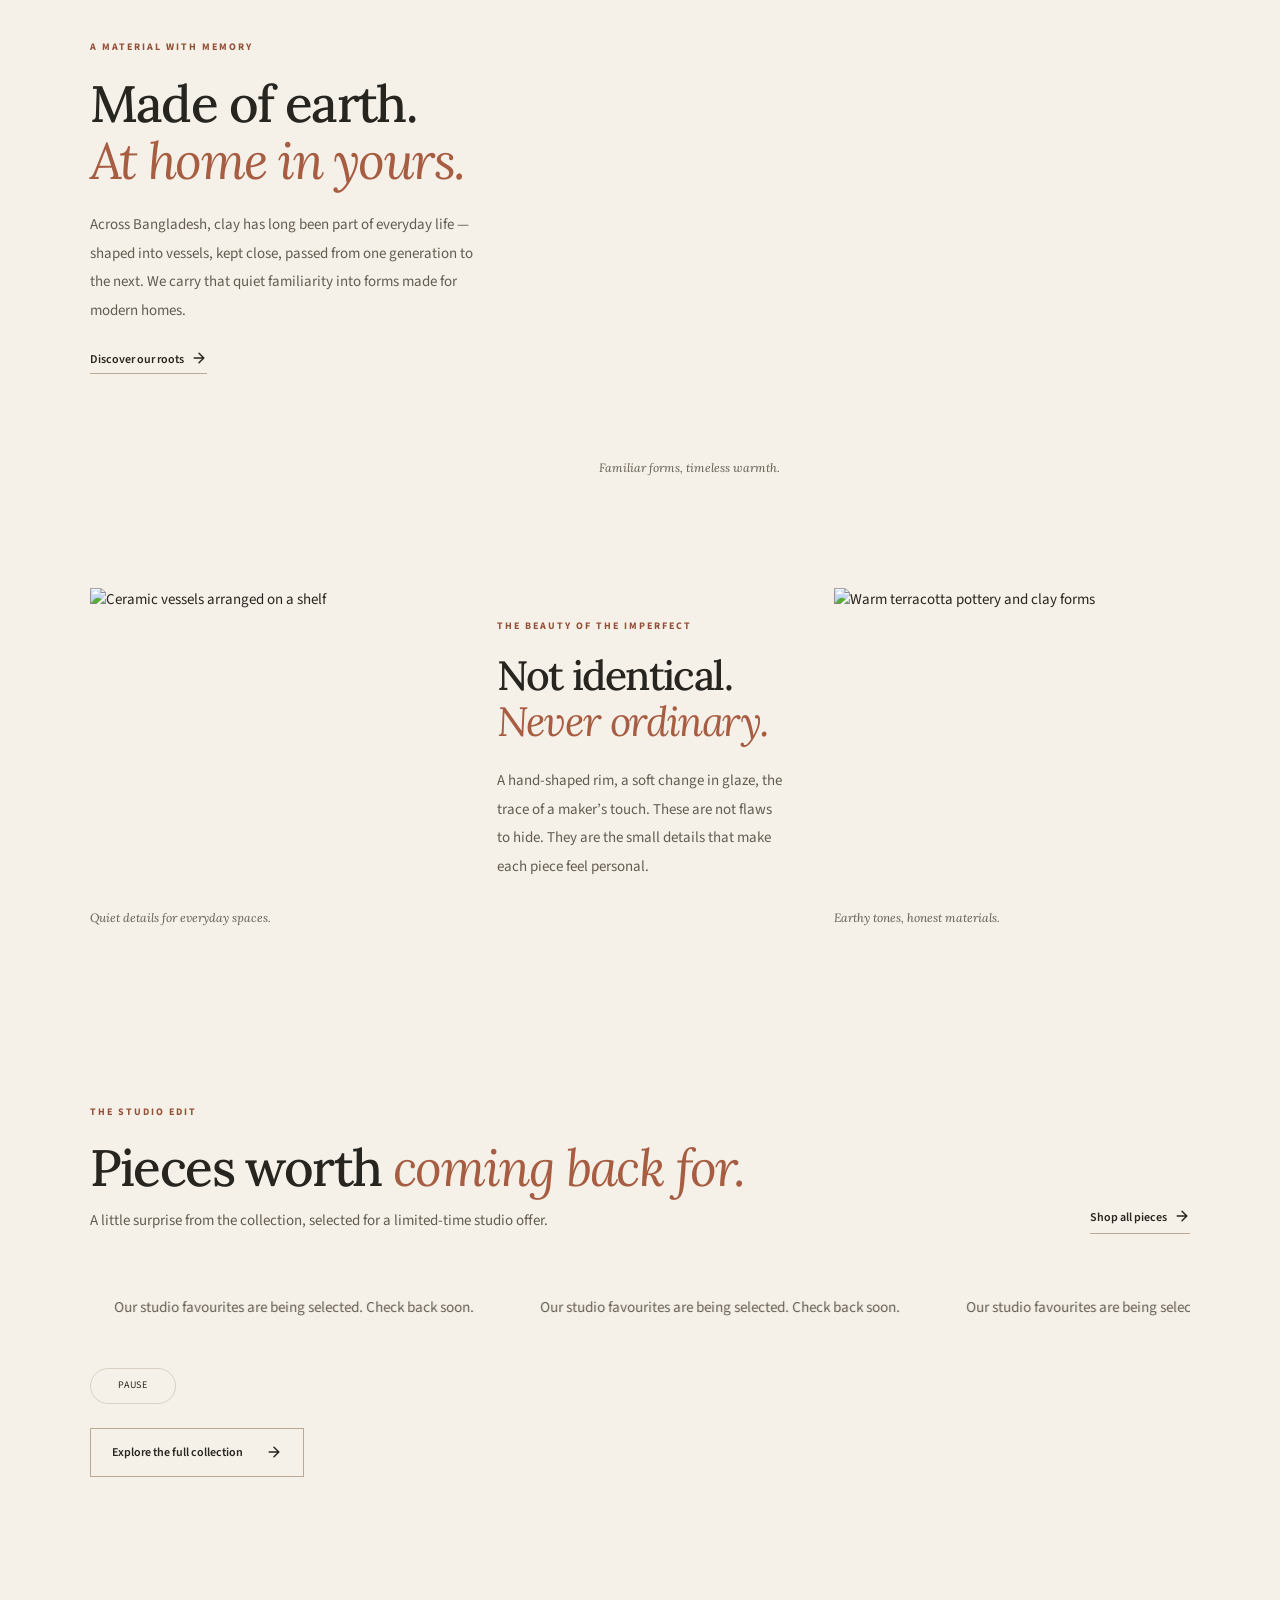
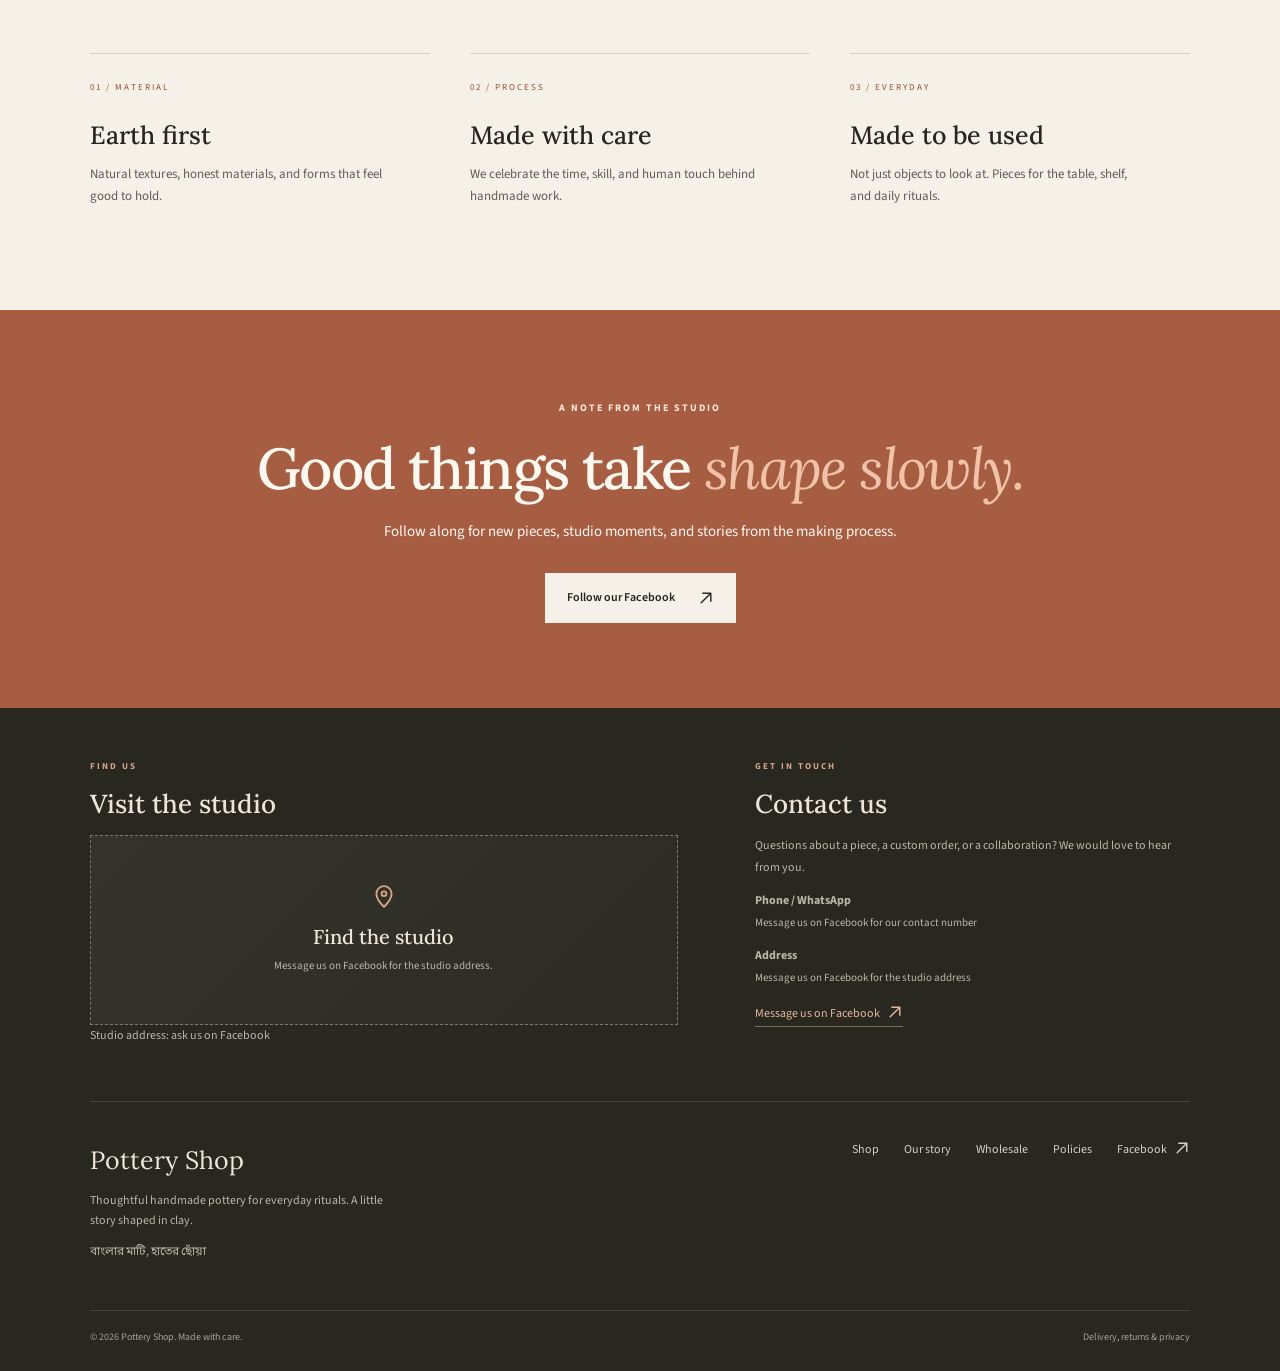
==== commit 5f9d7b8b: "Replace remaining homepage arrow glyphs with SVG icons" ====
--- a/index.html
+++ b/index.html
@@ -38,7 +38,7 @@
           <div class="hero-actions">
             <a class="btn btn-dark" href="shop.html"
               >Explore the collection <svg class="inline-icon" viewBox="0 0 20 20" aria-hidden="true"><path d="M4 16 16 4M6 4h10v10"/></svg></a
-            ><a class="text-link" href="story.html">Our story <span>→</span></a>
+            ><a class="text-link" href="story.html">Our story <svg class="inline-icon" viewBox="0 0 20 20" aria-hidden="true"><path d="M4 10h11M10 4l6 6-6 6"/></svg></a>
           </div>
           <div class="hero-note">
             <span class="note-mark"><svg class="asterisk-mark" viewBox="0 0 32 32" aria-hidden="true" focusable="false"><path d="M16 4v24M4 16h24M7.5 7.5l17 17m0-17-17 17"/></svg></span
@@ -79,7 +79,7 @@
           <span class="eyebrow">THE ART OF TAKING TIME</span>
           <h2>From a lump of earth to <em>something yours.</em></h2>
           <p>Clay asks for attention, not hurry. Each piece begins with a simple material and takes shape through practiced hands, thoughtful choices, and a little bit of surprise.</p>
-          <a class="btn btn-outline" href="story.html">See how we make →</a>
+          <a class="btn btn-outline" href="story.html">See how we make <svg class="inline-icon" viewBox="0 0 20 20" aria-hidden="true"><path d="M4 10h11M10 4l6 6-6 6"/></svg></a>
         </div>
       </section>
       <section class="editorial-story section">
@@ -87,7 +87,7 @@
           <span class="eyebrow">A MATERIAL WITH MEMORY</span>
           <h2>Made of earth.<br><em>At home in yours.</em></h2>
           <p>Across Bangladesh, clay has long been part of everyday life — shaped into vessels, kept close, passed from one generation to the next. We carry that quiet familiarity into forms made for modern homes.</p>
-          <a class="text-link" href="story.html">Discover our roots →</a>
+          <a class="text-link" href="story.html">Discover our roots <svg class="inline-icon" viewBox="0 0 20 20" aria-hidden="true"><path d="M4 10h11M10 4l6 6-6 6"/></svg></a>
         </div>
         <figure class="editorial-image editorial-image-tall">
           <img src="https://images.unsplash.com/photo-1665679872930-3945e26cc7f0?auto=format&fit=crop&w=1100&q=85" alt="Traditional earthen water jar" loading="lazy">
@@ -111,7 +111,7 @@
             <h2>Pieces worth <em>coming back for.</em></h2>
             <p class="featured-shop-intro">A little surprise from the collection, selected for a limited-time studio offer.</p>
           </div>
-          <a class="text-link" href="shop.html">Shop all pieces →</a>
+          <a class="text-link" href="shop.html">Shop all pieces <svg class="inline-icon" viewBox="0 0 20 20" aria-hidden="true"><path d="M4 10h11M10 4l6 6-6 6"/></svg></a>
         </div>
         <div class="featured-carousel">
           <div class="featured-carousel-track" id="featured-carousel-track" role="region" aria-label="Featured pottery products"></div>
@@ -119,7 +119,7 @@
             <button type="button" data-carousel-toggle>Pause</button>
           </div>
         </div>
-        <a class="btn btn-outline featured-shop-link" href="shop.html">Explore the full collection →</a>
+        <a class="btn btn-outline featured-shop-link" href="shop.html">Explore the full collection <svg class="inline-icon" viewBox="0 0 20 20" aria-hidden="true"><path d="M4 10h11M10 4l6 6-6 6"/></svg></a>
       </section>
 
       <section class="section values">
--- a/styles.css
+++ b/styles.css
@@ -1790,12 +1790,13 @@
 .site-modal-backdrop { overflow-y:auto; -webkit-overflow-scrolling:touch; }
 .site-modal { margin:auto; }
 html { height:auto; min-height:100%; overflow-x:hidden; overflow-y:auto !important; -webkit-overflow-scrolling:touch; }
-body { min-height:100%; height:auto; overflow-x:hidden; overflow-y:auto !important; touch-action:pan-y; }
-main { min-height:1px; touch-action:pan-y; }
+body { min-height:100%; height:auto; overflow-x:hidden; overflow-y:auto !important; touch-action:auto; }
+main { min-height:1px; touch-action:auto; }
 @media(max-width:650px) {
   html,body { overflow-y:auto !important; }
   body { position:static !important; }
-  main,.section,.page-hero { touch-action:pan-y; }
+  main,.section,.page-hero { touch-action:auto; }
+  .orders-table-wrap { touch-action:pan-x pan-y; }
   .orders-table-wrap { max-width:calc(100vw - 36px); }
   .site-modal-backdrop { align-items:start; }
   .site-modal { margin:24px auto; max-height:none; }
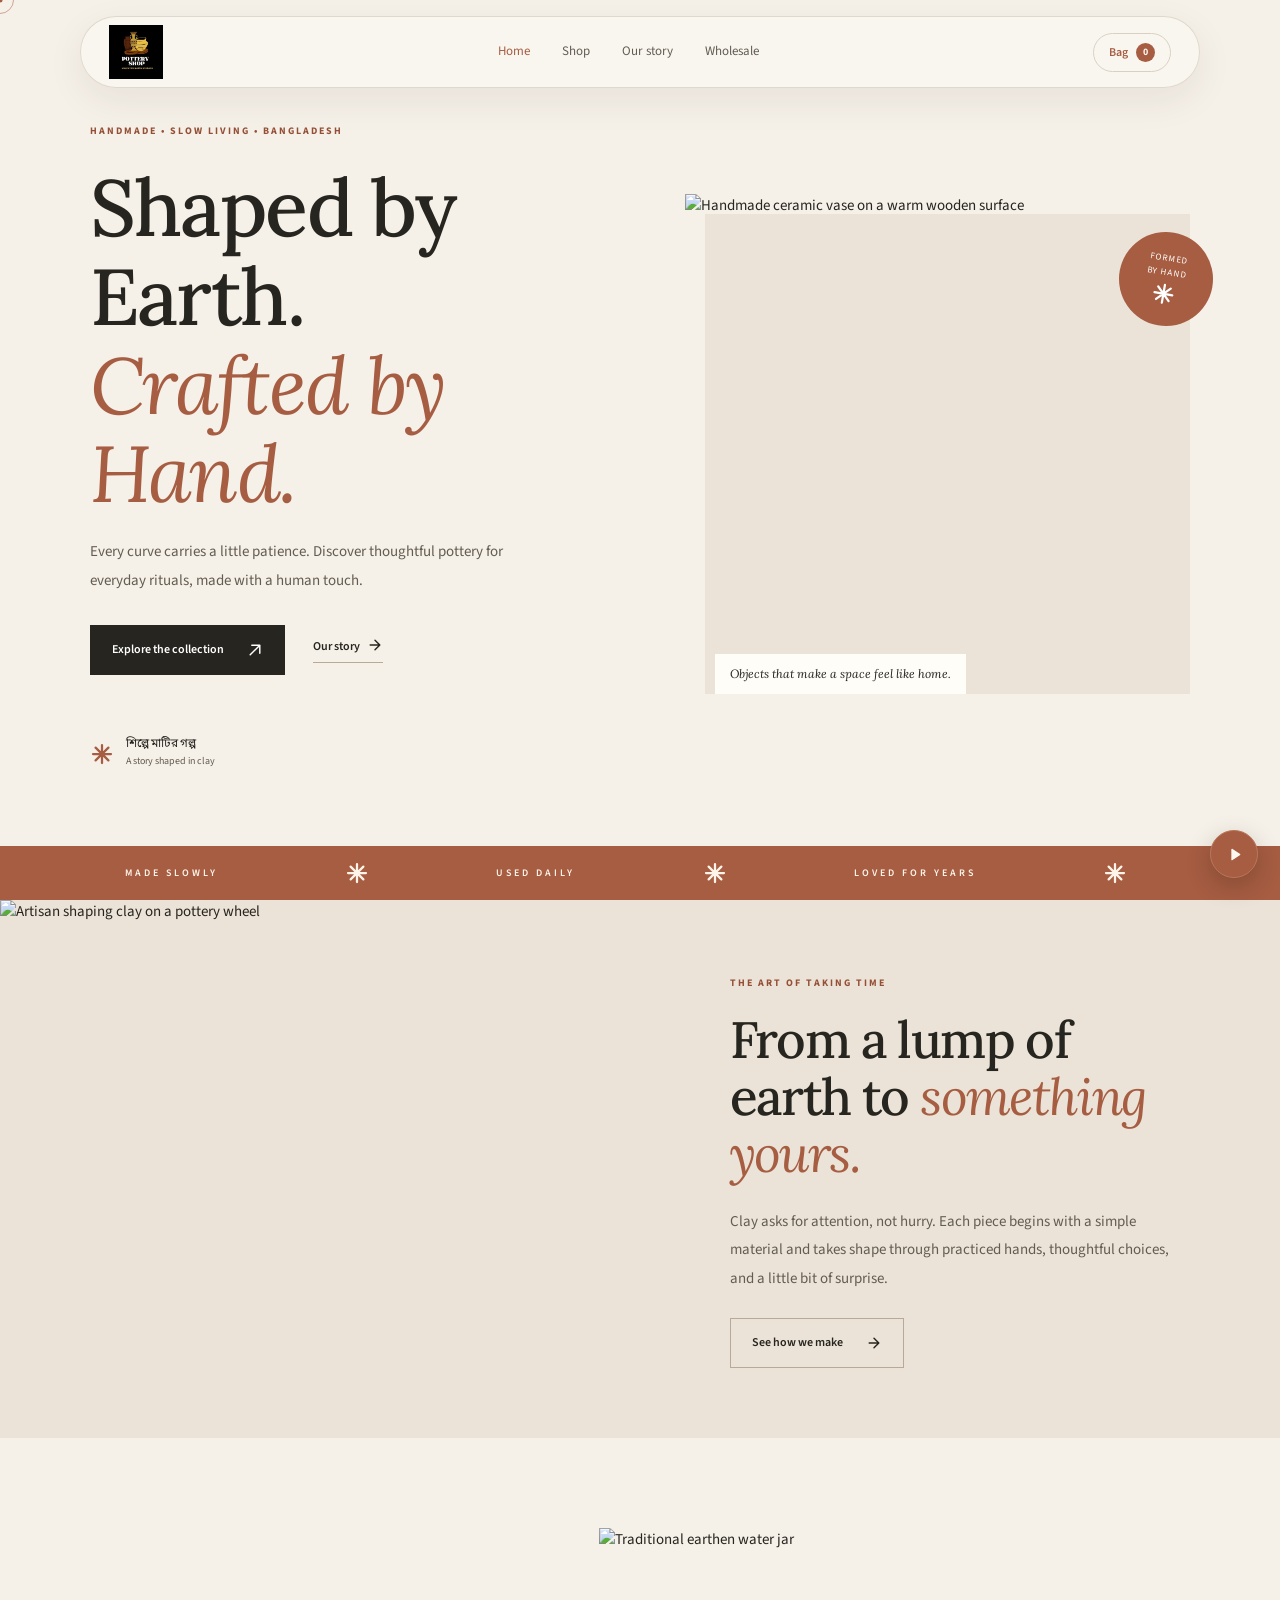
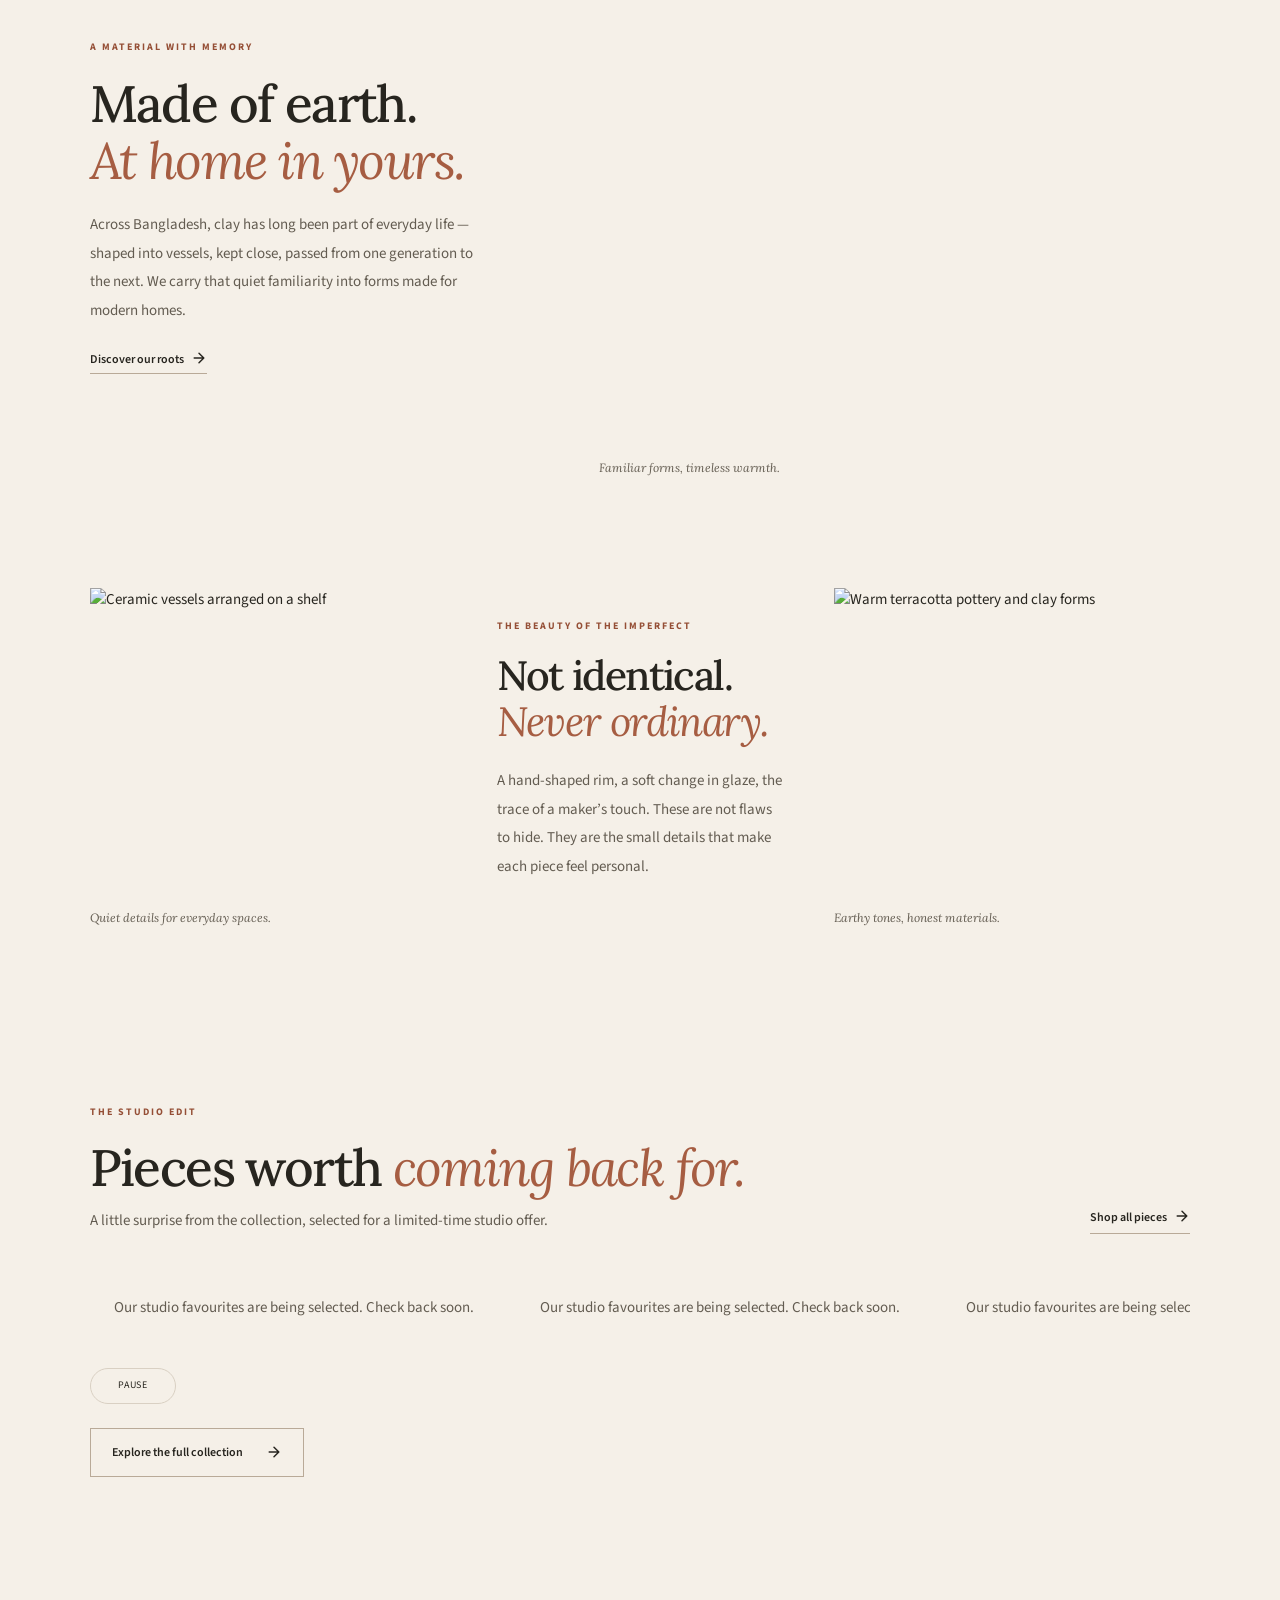
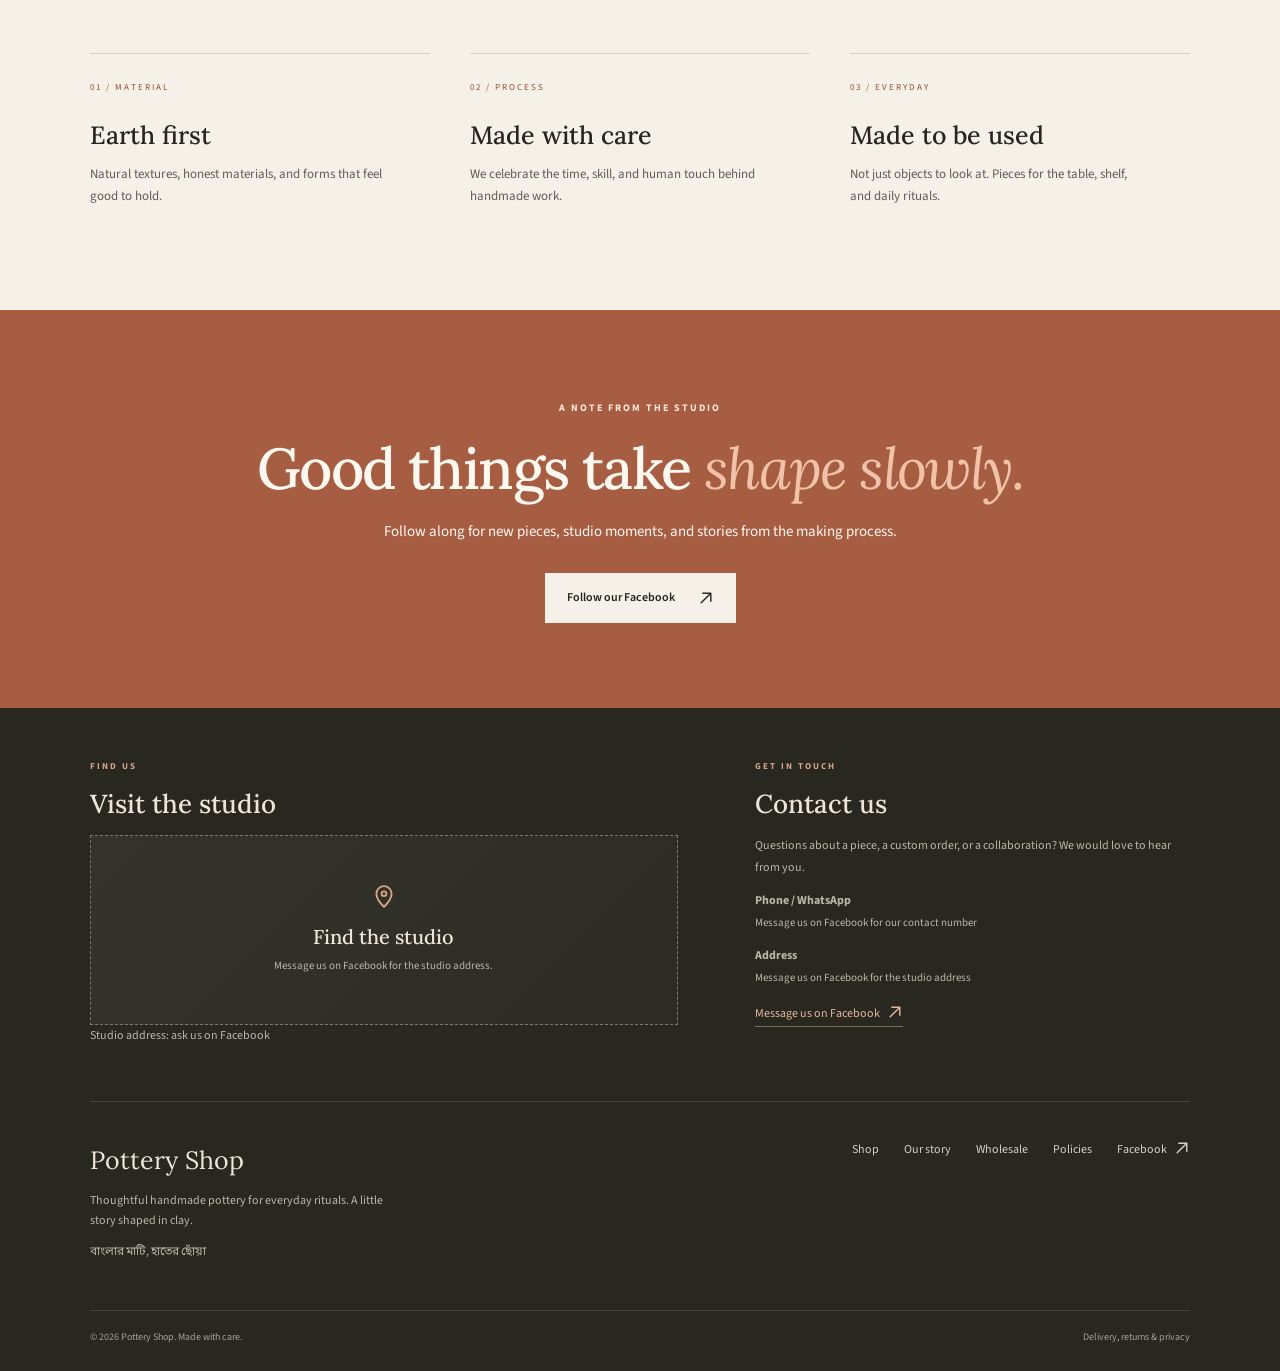
==== commit a17b668c: "Refresh app script cache after admin tab fix" ====
--- a/index.html
+++ b/index.html
@@ -15,7 +15,7 @@
       href="https://fonts.googleapis.com/css2?family=Lora:wght@400;500;600;700&family=Source+Sans+3:wght@400;500;600;700&family=Noto+Sans+Bengali:wght@400;500;600;700&display=swap"
       rel="stylesheet"
     />
-    <link rel="stylesheet" href="styles.css?v=20261117" />
+    <link rel="stylesheet" href="styles.css?v=20261118-fix3" />
   </head>
   <body data-page="home">
     <div id="slow-loader" class="slow-loader" aria-hidden="true">
@@ -165,7 +165,7 @@
     </main>
     <div id="site-footer"></div>
     <div id="ui-root"></div>
-    <script src="app.js?v=20261117" defer></script>
-    <script src="site-enhancements.js?v=20261117" defer></script>
+    <script src="app.js?v=20261118-fix3" defer></script>
+    <script src="site-enhancements.js?v=20261118-fix3" defer></script>
   </body>
 </html>
